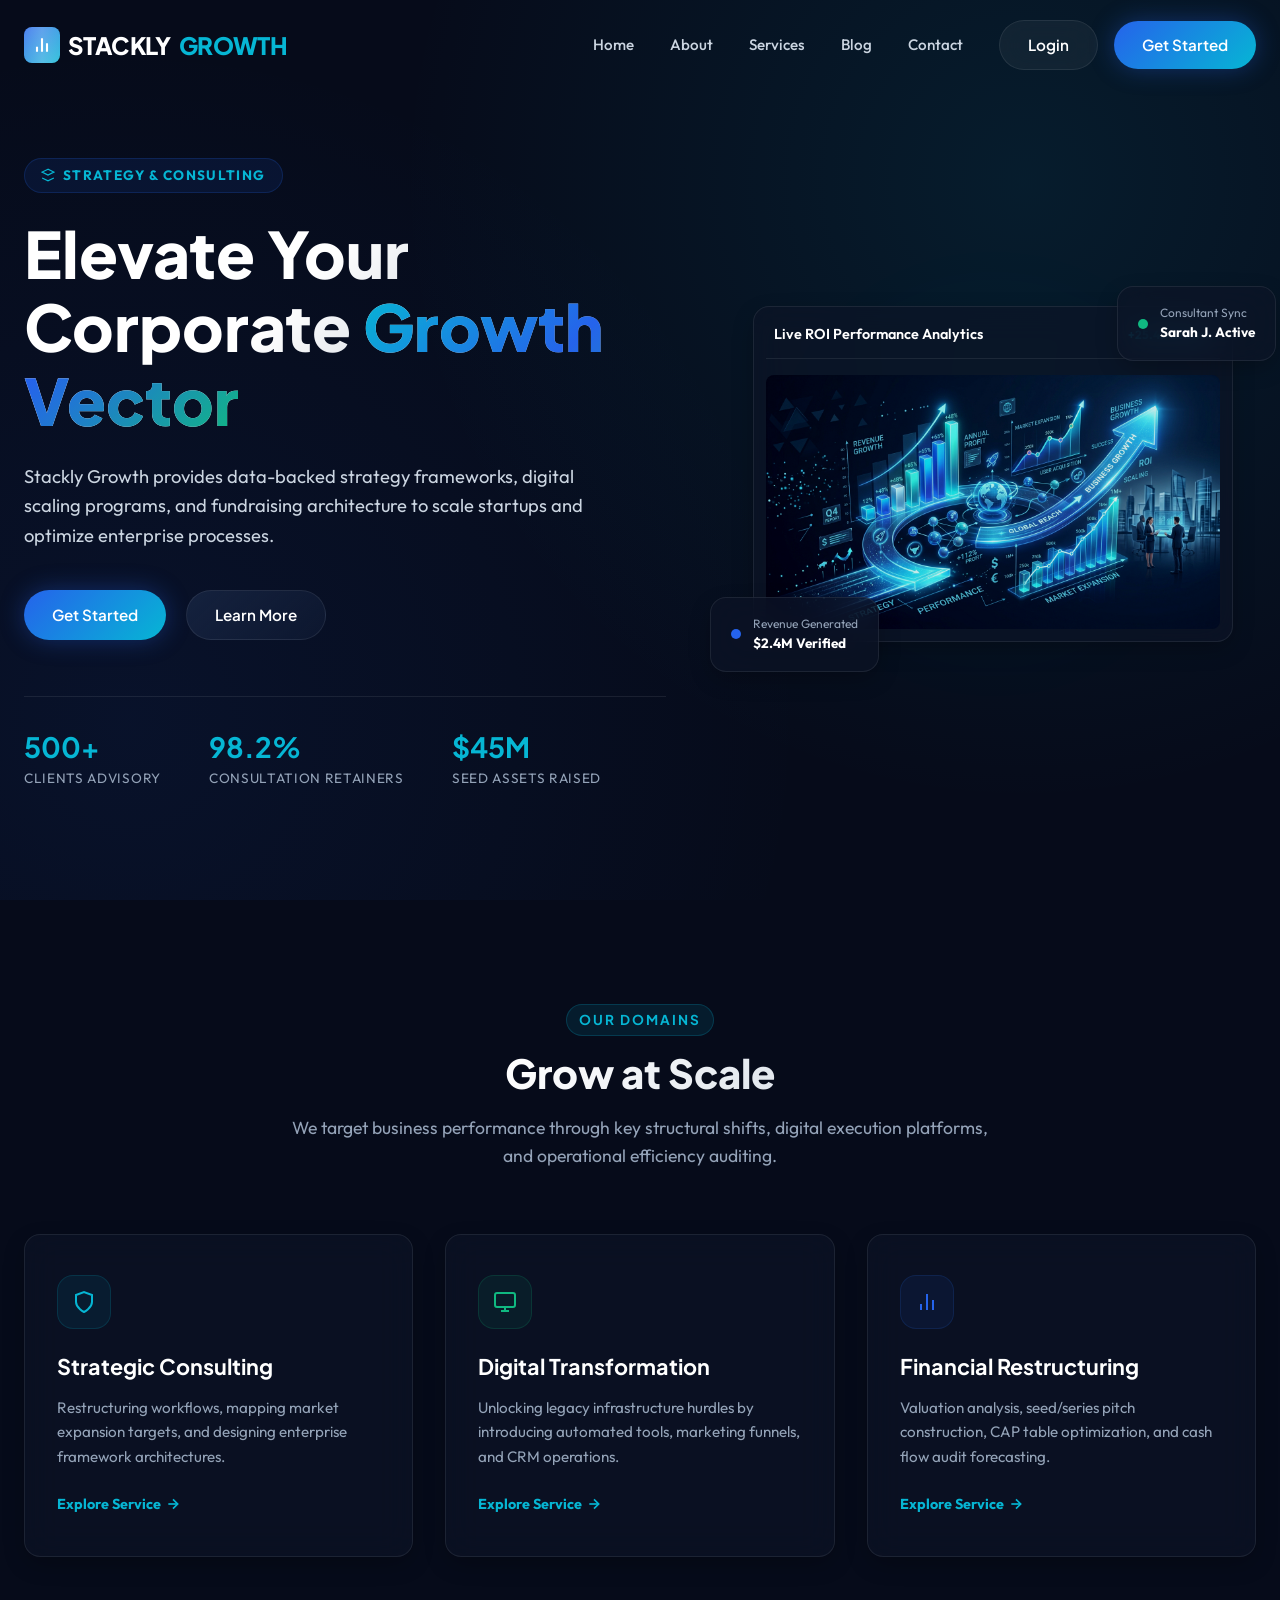
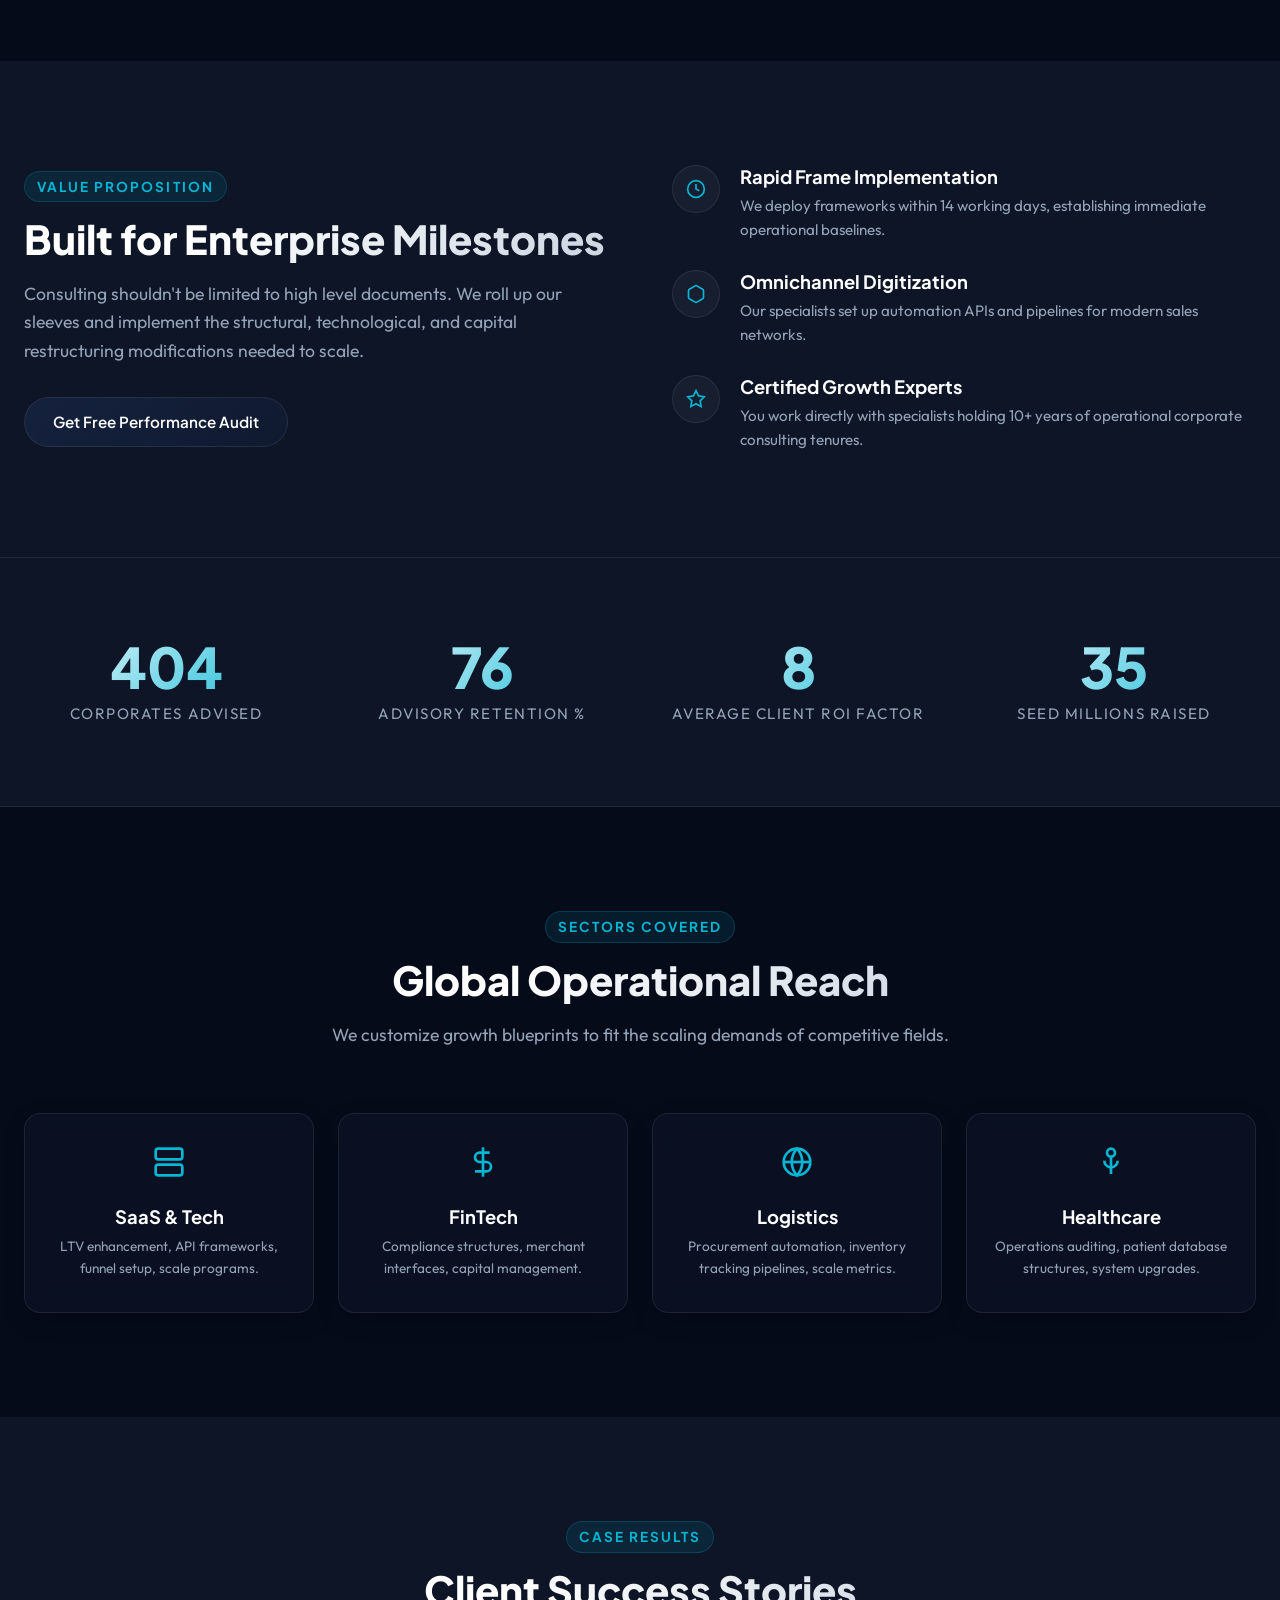
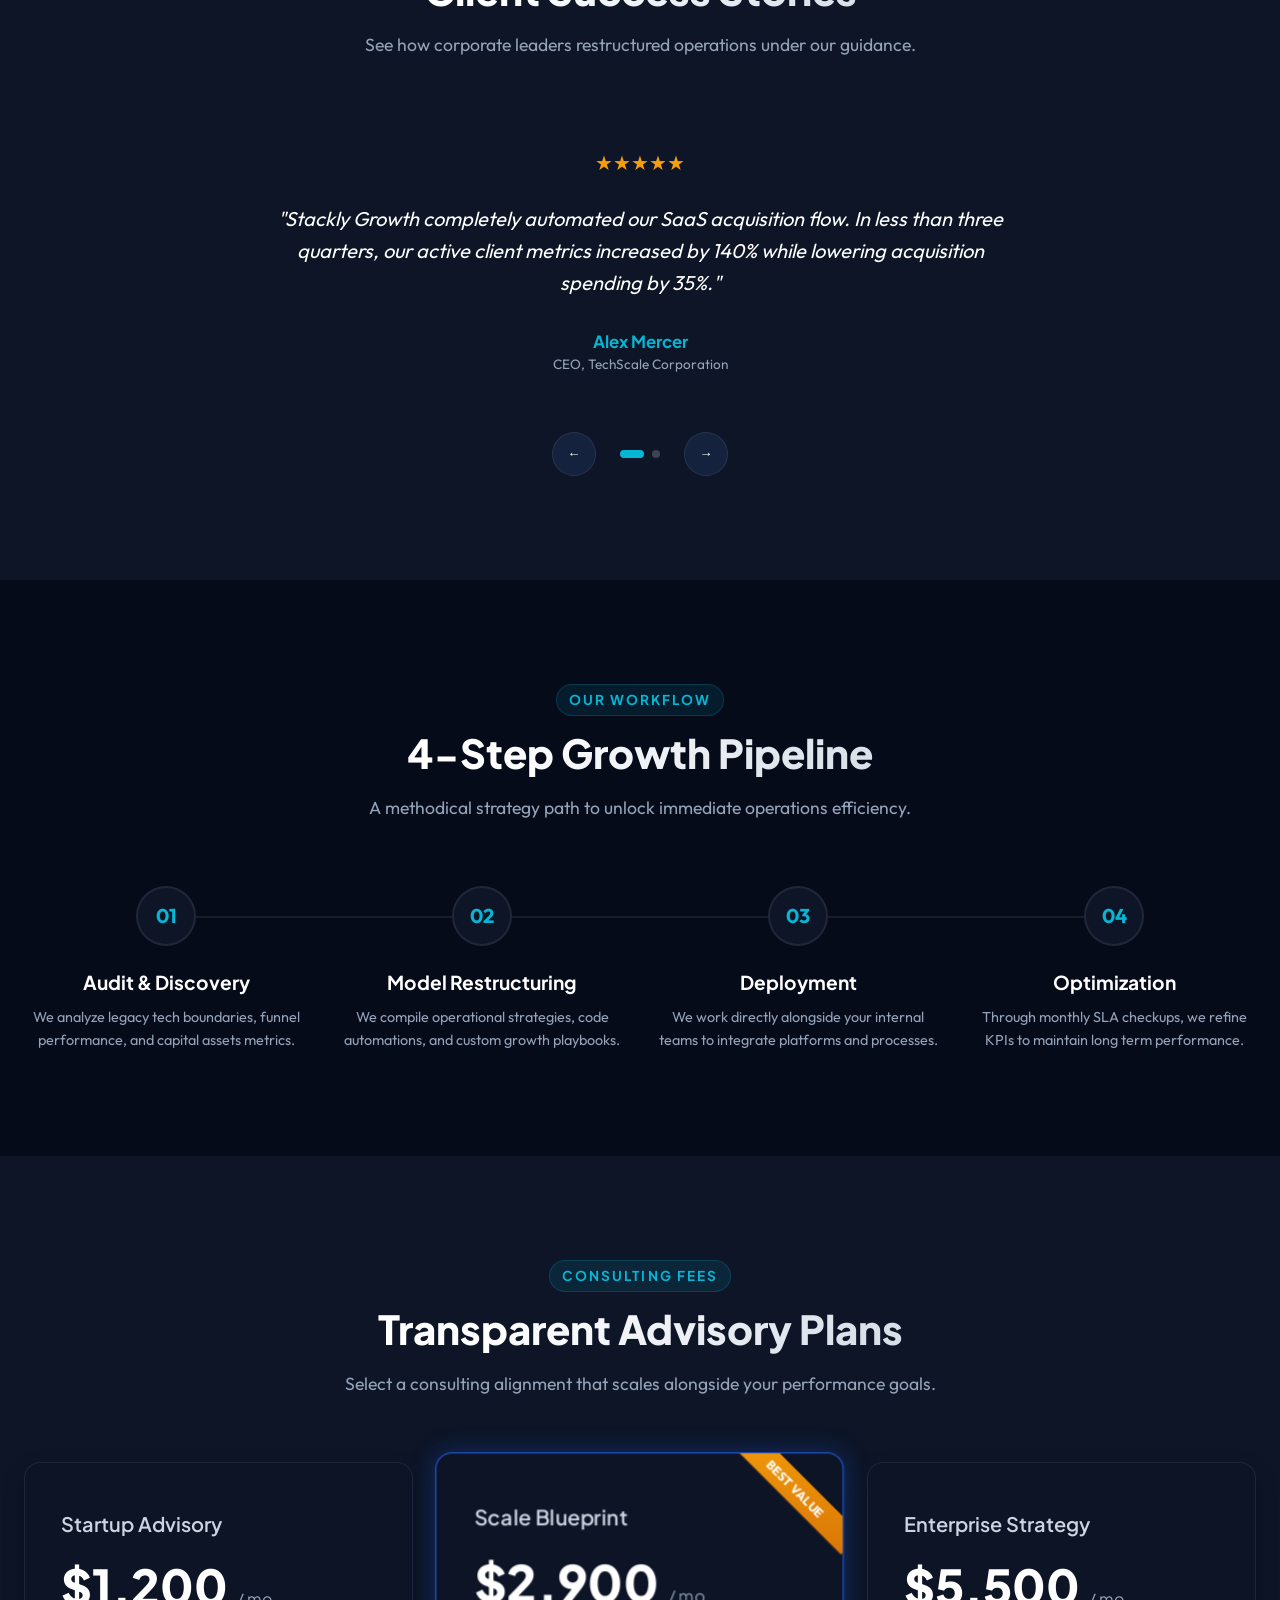
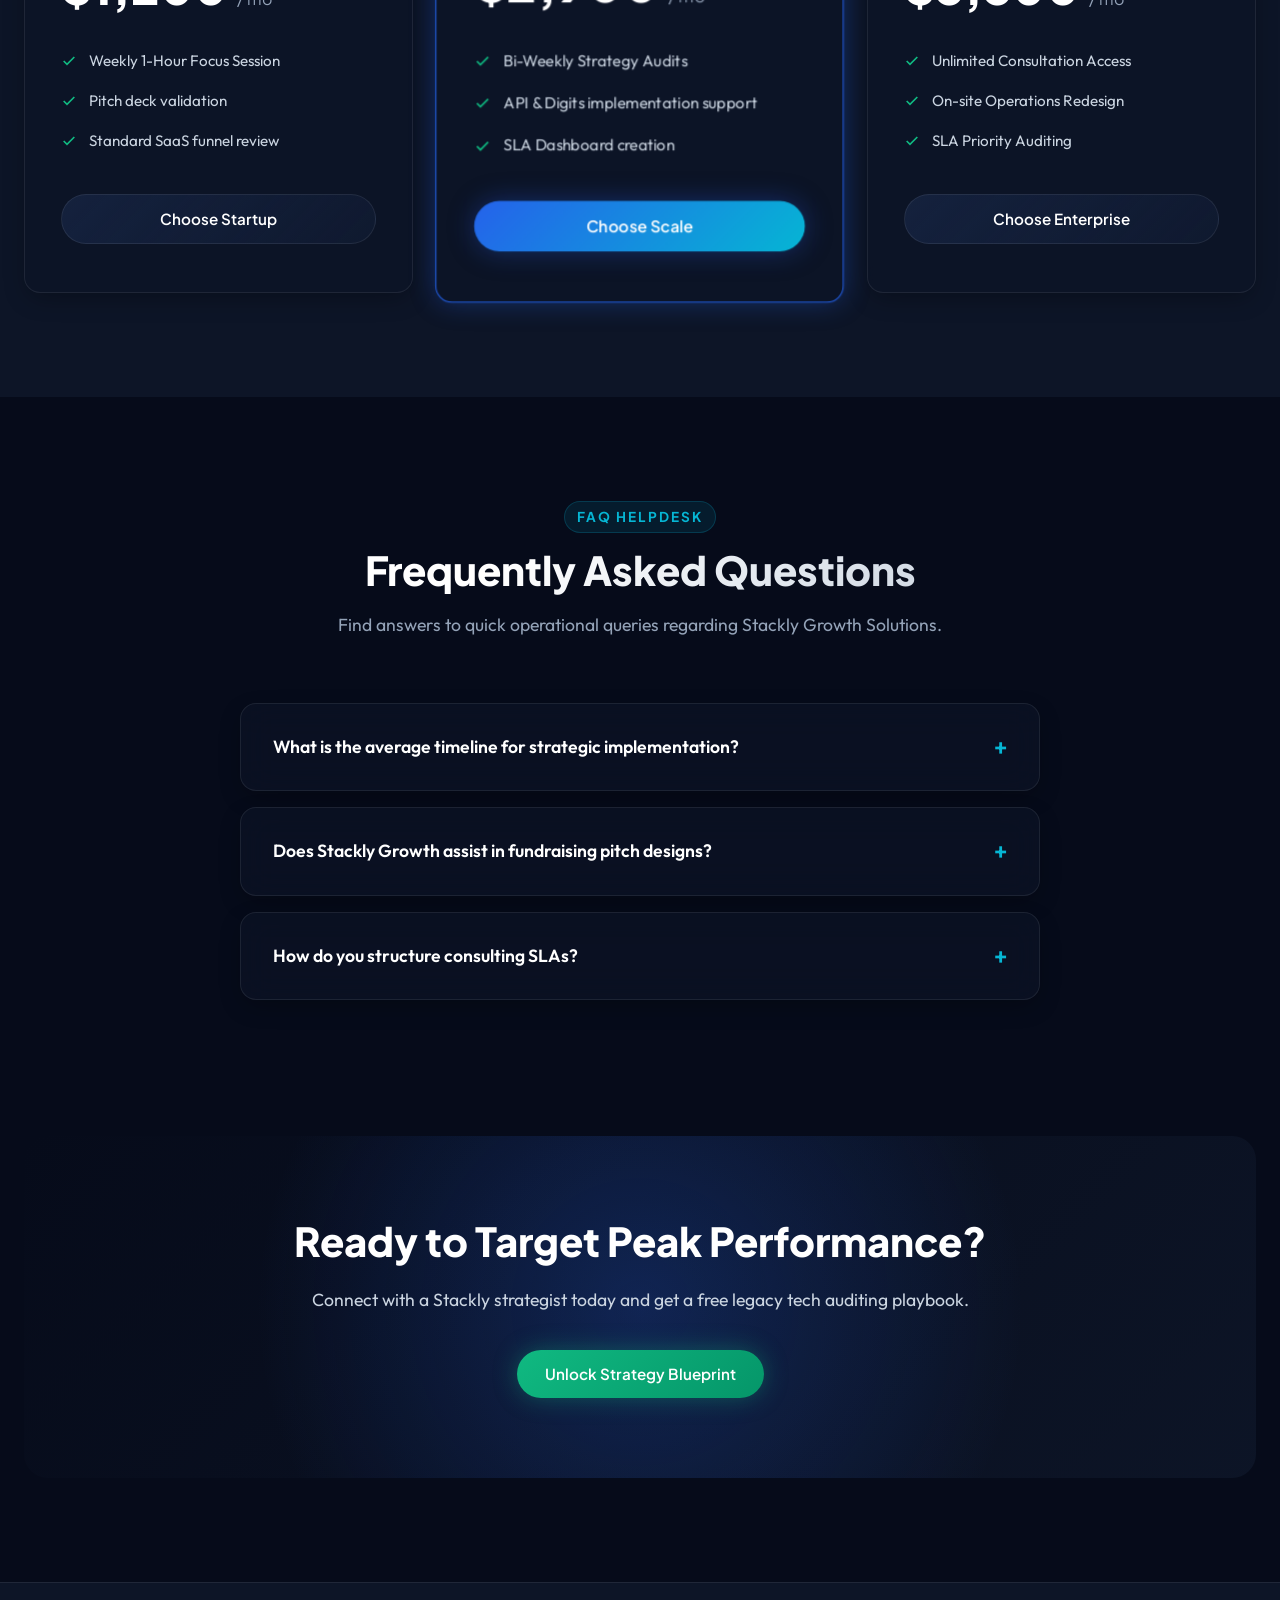
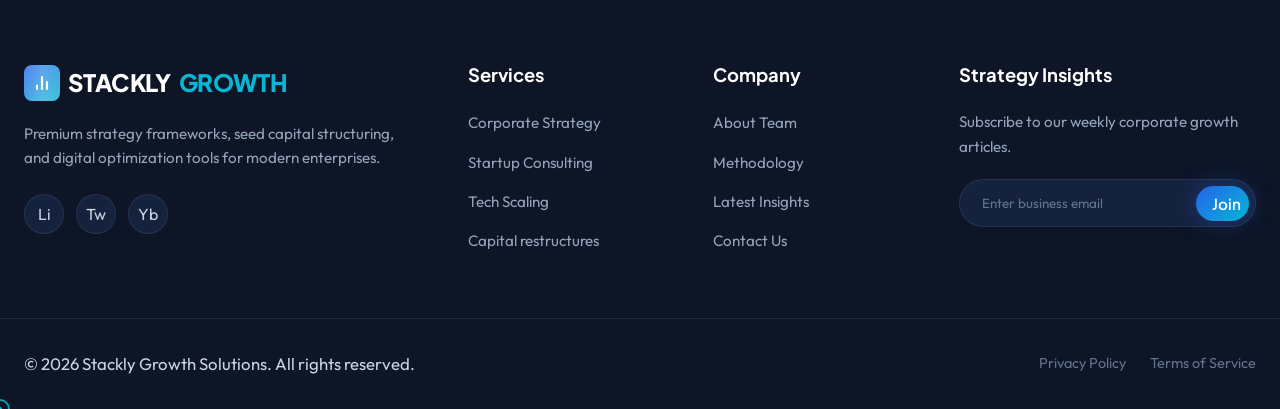
==== index.html @ 6b04f519 "hi" ====
<!DOCTYPE html>
<html lang="en">
<head>
  <meta charset="UTF-8">
  <meta name="viewport" content="width=device-width, initial-scale=1.0">
  <title>Stackly Growth | Business Consulting &amp; Strategy Solutions</title>
  
  <!-- SEO & Meta Tags -->
  <meta name="description" content="Stackly Growth offers expert business consulting, strategy restructuring, digital transformation, marketing automation, and financial planning solutions.">
  <meta name="keywords" content="Business consulting, Startup coaching, Strategic growth, Marketing consulting, Digital transformation">
  <meta property="og:title" content="Stackly Growth | Business Consulting &amp; Strategy Solutions">
  <meta property="og:description" content="Expert business consulting, strategy restructuring, digital transformation, marketing automation, and financial planning solutions.">
  
  <!-- Stylesheets -->
  <link rel="stylesheet" href="css/variables.css">
  <link rel="stylesheet" href="css/main.css">
  
  <style>
    /* Home Page Specific Inline Customizations */
    
    /* 1. Hero Section Layout */
    .hero-section {
      min-height: 100vh;
      display: flex;
      align-items: center;
      padding-top: 8rem;
      padding-bottom: 5rem;
      background: radial-gradient(circle at 80% 20%, rgba(6, 182, 212, 0.1) 0%, transparent 50%),
                  radial-gradient(circle at 10% 80%, rgba(37, 99, 235, 0.08) 0%, transparent 50%);
    }
    
    .hero-grid {
      display: grid;
      grid-template-columns: 1.1fr 0.9fr;
      gap: 4rem;
      align-items: center;
    }
    
    .hero-content {
      position: relative;
      z-index: 10;
    }
    
    .hero-tag {
      display: inline-flex;
      align-items: center;
      gap: 0.5rem;
      padding: 0.35rem 1rem;
      background: rgba(37, 99, 235, 0.1);
      border: 1px solid rgba(37, 99, 235, 0.2);
      border-radius: var(--radius-pill);
      color: var(--cyan);
      font-size: 0.85rem;
      font-weight: 700;
      letter-spacing: 0.1em;
      text-transform: uppercase;
      margin-bottom: 1.5rem;
    }
    
    .hero-title {
      font-size: clamp(2.5rem, 5vw, 4rem);
      line-height: 1.15;
      font-weight: 800;
      margin-bottom: 1.5rem;
      background: linear-gradient(135deg, #ffffff 40%, #94a3b8);
      -webkit-background-clip: text;
      -webkit-text-fill-color: transparent;
    }
    
    .hero-title span {
      background: linear-gradient(135deg, var(--cyan), var(--primary), var(--secondary));
      -webkit-background-clip: text;
      -webkit-text-fill-color: transparent;
    }
    
    .hero-desc {
      font-size: 1.15rem;
      color: var(--text-gray-light);
      margin-bottom: 2.5rem;
      max-width: 600px;
    }
    
    .hero-actions {
      display: flex;
      gap: 1.25rem;
      margin-bottom: 3.5rem;
    }
    
    .hero-stats-mini {
      display: flex;
      gap: 3rem;
      border-top: 1px solid rgba(255, 255, 255, 0.08);
      padding-top: 2rem;
    }
    
    .hero-stat-item h3 {
      font-size: 1.75rem;
      color: var(--cyan);
      margin-bottom: 0.25rem;
    }
    
    .hero-stat-item p {
      font-size: 0.85rem;
      color: var(--text-gray);
      text-transform: uppercase;
      letter-spacing: 0.05em;
    }
    
    /* Hero Dashboard Illustration */
    .hero-visual {
      position: relative;
      display: flex;
      justify-content: center;
      align-items: center;
      z-index: 5;
    }
    
    .hero-dashboard-preview {
      width: 100%;
      max-width: 480px;
      padding: 1.75rem;
      position: relative;
      z-index: 2;
    }
    
    .floating-card-metric {
      position: absolute;
      padding: 1rem 1.25rem;
      border-radius: var(--radius-md);
      z-index: 3;
      display: flex;
      align-items: center;
      gap: 0.75rem;
    }
    
    .f-card-1 {
      top: -20px;
      right: -20px;
      animation: float 5s ease-in-out infinite;
    }
    
    .f-card-2 {
      bottom: -30px;
      left: -20px;
      animation: float-reverse 6s ease-in-out infinite;
    }
    
    /* 2. Services section */
    .services-grid {
      display: grid;
      grid-template-columns: repeat(3, 1fr);
      gap: 2rem;
    }
    
    .service-card {
      padding: 2.5rem 2rem;
      text-align: left;
    }
    
    .service-icon {
      width: 54px;
      height: 54px;
      border-radius: var(--radius-md);
      background: rgba(6, 182, 212, 0.08);
      color: var(--cyan);
      display: flex;
      align-items: center;
      justify-content: center;
      margin-bottom: 1.5rem;
      border: 1px solid rgba(6, 182, 212, 0.15);
    }
    
    .service-card:nth-child(2) .service-icon { background: rgba(16, 185, 129, 0.08); color: var(--secondary); border-color: rgba(16, 185, 129, 0.15); }
    .service-card:nth-child(3) .service-icon { background: rgba(37, 99, 235, 0.08); color: var(--primary); border-color: rgba(37, 99, 235, 0.15); }
    
    .service-card h3 {
      font-size: 1.35rem;
      margin-bottom: 1rem;
    }
    
    .service-card p {
      color: var(--text-gray);
      margin-bottom: 1.5rem;
      font-size: 0.95rem;
    }
    
    .service-link {
      font-size: 0.9rem;
      font-weight: 700;
      color: var(--cyan);
      display: flex;
      align-items: center;
      gap: 0.25rem;
    }
    
    .service-link:hover {
      gap: 0.5rem;
    }

    /* 3. Why Choose Us Grid */
    .why-grid {
      display: grid;
      grid-template-columns: 1fr 1fr;
      gap: 4rem;
      align-items: center;
    }
    
    .why-content {
      display: flex;
      flex-direction: column;
      gap: 1.75rem;
    }
    
    .why-item {
      display: flex;
      gap: 1.25rem;
    }
    
    .why-item-icon {
      width: 48px;
      height: 48px;
      border-radius: 50%;
      background: rgba(255, 255, 255, 0.04);
      display: flex;
      align-items: center;
      justify-content: center;
      color: var(--cyan);
      flex-shrink: 0;
      border: var(--glass-border);
    }
    
    .why-item-text h3 {
      font-size: 1.15rem;
      margin-bottom: 0.35rem;
    }
    
    .why-item-text p {
      color: var(--text-gray);
      font-size: 0.95rem;
    }

    /* 4. Counters Stats Row */
    .stats-section {
      background: var(--bg-navy-light);
      border-top: var(--glass-border);
      border-bottom: var(--glass-border);
      padding: 5rem 0;
    }
    
    .stats-grid {
      display: grid;
      grid-template-columns: repeat(4, 1fr);
      gap: 2rem;
      text-align: center;
    }
    
    .counter-value {
      font-size: 3.5rem;
      font-weight: 800;
      font-family: var(--font-secondary);
      line-height: 1;
      margin-bottom: 0.5rem;
      background: linear-gradient(135deg, var(--text-white), var(--cyan));
      -webkit-background-clip: text;
      -webkit-text-fill-color: transparent;
    }
    
    .counter-label {
      font-size: 0.95rem;
      color: var(--text-gray);
      text-transform: uppercase;
      letter-spacing: 0.1em;
    }

    /* 5. Industries served */
    .industries-grid {
      display: grid;
      grid-template-columns: repeat(4, 1fr);
      gap: 1.5rem;
    }
    
    .industry-card {
      padding: 2rem 1.5rem;
      text-align: center;
    }
    
    .industry-card svg {
      color: var(--cyan);
      margin-bottom: 1.25rem;
    }
    
    .industry-card h3 {
      font-size: 1.15rem;
      margin-bottom: 0.5rem;
    }
    
    .industry-card p {
      font-size: 0.85rem;
      color: var(--text-gray);
    }

    /* 6. Client Testimonials Slider */
    .testimonials-carousel-wrapper {
      max-width: 800px;
      margin: 0 auto;
      overflow: hidden;
      position: relative;
    }
    
    .testimonials-slider {
      display: flex;
      transition: transform 0.5s cubic-bezier(0.25, 1, 0.5, 1);
    }
    
    .testimonial-slide {
      min-width: 100%;
      padding: 1.5rem;
      display: flex;
      flex-direction: column;
      align-items: center;
      text-align: center;
    }
    
    .stars {
      color: var(--gold);
      margin-bottom: 1.5rem;
      font-size: 1.25rem;
    }
    
    .testimonial-text {
      font-size: 1.25rem;
      font-style: italic;
      color: var(--text-white);
      line-height: 1.6;
      margin-bottom: 2rem;
    }
    
    .client-info h4 {
      font-size: 1.05rem;
      color: var(--cyan);
      margin-bottom: 0.15rem;
    }
    
    .client-info p {
      font-size: 0.85rem;
      color: var(--text-gray);
    }
    
    .slider-nav {
      display: flex;
      justify-content: center;
      align-items: center;
      gap: 1.5rem;
      margin-top: 2rem;
    }
    
    .slider-arrow {
      width: 44px;
      height: 44px;
      border-radius: 50%;
      background: var(--bg-navy-lighter);
      border: var(--glass-border);
      color: var(--text-white);
      display: flex;
      align-items: center;
      justify-content: center;
      cursor: pointer;
      transition: all var(--transition-fast);
    }
    
    .slider-arrow:hover {
      background: var(--primary);
      border-color: var(--primary);
    }
    
    .slider-dots {
      display: flex;
      gap: 0.5rem;
    }
    
    .slider-dot {
      width: 8px;
      height: 8px;
      border-radius: 50%;
      background: rgba(255, 255, 255, 0.2);
      cursor: pointer;
      transition: all var(--transition-fast);
    }
    
    .slider-dot.active {
      background: var(--cyan);
      width: 24px;
      border-radius: 4px;
    }

    /* 7. Process Timeline */
    .process-timeline {
      display: grid;
      grid-template-columns: repeat(4, 1fr);
      gap: 2rem;
      position: relative;
    }
    
    .process-timeline::after {
      content: '';
      position: absolute;
      top: 30px;
      left: 12%;
      right: 12%;
      height: 2px;
      background: rgba(255, 255, 255, 0.08);
      z-index: 1;
    }
    
    .process-step {
      text-align: center;
      position: relative;
      z-index: 2;
    }
    
    .process-num {
      width: 60px;
      height: 60px;
      border-radius: 50%;
      background: var(--bg-navy-light);
      border: 2px solid var(--border-color);
      display: flex;
      align-items: center;
      justify-content: center;
      font-size: 1.25rem;
      font-weight: 700;
      color: var(--cyan);
      margin: 0 auto 1.5rem auto;
      transition: all var(--transition-normal);
    }
    
    .process-step:hover .process-num {
      border-color: var(--cyan);
      box-shadow: var(--shadow-glow-blue);
      transform: scale(1.1);
    }
    
    .process-step h3 {
      font-size: 1.2rem;
      margin-bottom: 0.75rem;
    }
    
    .process-step p {
      font-size: 0.9rem;
      color: var(--text-gray);
    }

    /* 8. Pricing structures */
    .pricing-grid {
      display: grid;
      grid-template-columns: repeat(3, 1fr);
      gap: 2rem;
      align-items: center;
    }
    
    .pricing-card {
      padding: 3rem 2.25rem;
      position: relative;
      overflow: hidden;
    }
    
    .pricing-card.premium {
      border-color: var(--primary);
      box-shadow: var(--shadow-glow-blue);
      transform: scale(1.05);
    }
    
    .pricing-card.premium:hover {
      box-shadow: 0 0 35px var(--primary);
    }
    
    .pricing-badge {
      position: absolute;
      top: 20px;
      right: -30px;
      background: linear-gradient(135deg, var(--gold), #d97706);
      color: var(--text-white);
      font-size: 0.75rem;
      font-weight: 700;
      padding: 0.25rem 2.5rem;
      transform: rotate(45deg);
    }
    
    .pricing-name {
      font-size: 1.25rem;
      font-weight: 600;
      color: var(--text-gray-light);
      margin-bottom: 0.75rem;
    }
    
    .pricing-cost {
      font-size: 3rem;
      font-weight: 800;
      font-family: var(--font-secondary);
      margin-bottom: 1.5rem;
    }
    
    .pricing-cost span {
      font-size: 1rem;
      color: var(--text-gray);
      font-weight: 400;
    }
    
    .pricing-features {
      display: flex;
      flex-direction: column;
      gap: 1rem;
      margin-bottom: 2.5rem;
    }
    
    .pricing-features li {
      font-size: 0.95rem;
      color: var(--text-gray-light);
      display: flex;
      align-items: center;
      gap: 0.75rem;
    }
    
    .pricing-features li svg {
      color: var(--secondary);
      flex-shrink: 0;
    }

    /* 9. FAQ Section Drawers */
    .faq-wrapper {
      max-width: 800px;
      margin: 0 auto;
      display: flex;
      flex-direction: column;
      gap: 1rem;
    }
    
    .faq-item {
      overflow: hidden;
    }
    
    .faq-header {
      padding: 1.5rem 2rem;
      display: flex;
      justify-content: space-between;
      align-items: center;
      cursor: pointer;
      font-size: 1.1rem;
      font-weight: 600;
      transition: all var(--transition-fast);
    }
    
    .faq-header::after {
      content: '+';
      font-size: 1.5rem;
      color: var(--cyan);
      transition: transform var(--transition-normal);
    }
    
    .faq-header.active::after {
      content: '−';
      transform: rotate(180deg);
    }
    
    .faq-body {
      max-height: 0;
      overflow: hidden;
      transition: max-height var(--transition-normal) ease-out;
    }
    
    .faq-content {
      padding: 0 2rem 1.5rem 2rem;
      color: var(--text-gray);
      font-size: 0.98rem;
    }

    /* 10. CTA glow layout */
    .cta-banner {
      padding: 5rem 4rem;
      text-align: center;
      position: relative;
      overflow: hidden;
      border-radius: var(--radius-lg);
    }
    
    .cta-banner-bg {
      position: absolute;
      top: 0;
      left: 0;
      width: 100%;
      height: 100%;
      background: radial-gradient(circle at 50% 50%, rgba(37, 99, 235, 0.25) 0%, transparent 60%),
                  linear-gradient(135deg, rgba(6, 11, 26, 0.95), rgba(13, 21, 39, 0.95));
      z-index: 1;
    }
    
    .cta-banner-content {
      position: relative;
      z-index: 2;
      max-width: 700px;
      margin: 0 auto;
    }
    
    .cta-banner h2 {
      font-size: 2.5rem;
      font-weight: 800;
      margin-bottom: 1.25rem;
    }
    
    .cta-banner p {
      color: var(--text-gray-light);
      margin-bottom: 2.25rem;
      font-size: 1.1rem;
    }
    
    /* Responsive overrides */
    @media (max-width: 992px) {
      .hero-grid {
        grid-template-columns: 1fr;
        gap: 3rem;
        text-align: center;
      }
      
      .hero-actions, .hero-stats-mini {
        justify-content: center;
      }
      
      .services-grid, .pricing-grid {
        grid-template-columns: 1fr;
      }
      
      .pricing-card.premium {
        transform: none;
      }
      
      .why-grid {
        grid-template-columns: 1fr;
        gap: 3rem;
      }
      
      .stats-grid {
        grid-template-columns: 1fr 1fr;
      }
      
      .process-timeline {
        grid-template-columns: 1fr 1fr;
      }
      
      .process-timeline::after {
        display: none;
      }
      
      .industries-grid {
        grid-template-columns: 1fr 1fr;
      }
    }
    
    @media (max-width: 576px) {
      .stats-grid, .process-timeline, .industries-grid {
        grid-template-columns: 1fr;
      }
      
      .hero-actions {
        flex-direction: column;
        align-items: stretch;
      }
      
      .hero-stats-mini {
        flex-direction: column;
        gap: 1.5rem;
      }
      
      .cta-banner {
        padding: 3rem 1.5rem;
      }
    }
  </style>
</head>
<body>

  <!-- Preloader -->
  <div class="preloader" id="preloader">
    <div class="loader-spinner"></div>
    <div class="loader-text">STACKLY GROWTH</div>
  </div>

  <!-- Header Section -->
  <header class="header">
    <div class="container nav-wrapper">
      <div class="logo" onclick="window.location.href='index.html'">
        <div class="logo-icon">
          <svg xmlns="http://www.w3.org/2000/svg" width="20" height="20" viewBox="0 0 24 24" fill="none" stroke="currentColor" stroke-width="2.5">
            <line x1="18" y1="20" x2="18" y2="10"></line>
            <line x1="12" y1="20" x2="12" y2="4"></line>
            <line x1="6" y1="20" x2="6" y2="14"></line>
          </svg>
        </div>
        STACKLY<span>GROWTH</span>
      </div>
      
      <nav class="nav-menu">
        <a href="index.html" class="nav-link active">Home</a>
        <a href="about.html" class="nav-link">About</a>
        <a href="services.html" class="nav-link">Services</a>
        <a href="blog.html" class="nav-link">Blog</a>
        <a href="contact.html" class="nav-link">Contact</a>
        <div class="nav-actions">
          <a href="login.html" class="btn btn-glass">Login</a>
          <a href="register.html" class="btn btn-primary">Get Started</a>
        </div>
      </nav>
      
      <button class="hamburger" aria-label="Toggle Mobile Menu">
        <span></span>
        <span></span>
        <span></span>
      </button>
    </div>
  </header>

  <!-- 1. Hero Section (Asymmetrical Split Screen) -->
  <section class="hero-section" id="hero">
    <div class="container hero-grid">
      <!-- Left Column Copy -->
      <div class="hero-content reveal-left">
        <div class="hero-tag">
          <svg xmlns="http://www.w3.org/2000/svg" width="14" height="14" viewBox="0 0 24 24" fill="none" stroke="currentColor" stroke-width="2">
            <polygon points="12 2 2 7 12 12 22 7 12 2"></polygon>
            <polyline points="2 17 12 22 22 17"></polyline>
          </svg>
          Strategy &amp; Consulting
        </div>
        <h1 class="hero-title">Elevate Your Corporate <span>Growth Vector</span></h1>
        <p class="hero-desc">
          Stackly Growth provides data-backed strategy frameworks, digital scaling programs, and fundraising architecture to scale startups and optimize enterprise processes.
        </p>
        <div class="hero-actions">
          <a href="register.html" class="btn btn-primary">Get Started</a>
          <a href="404.html" class="btn btn-secondary">Learn More</a>
        </div>
        
        <!-- Live KPI Badges -->
        <div class="hero-stats-mini">
          <div class="hero-stat-item">
            <h3>500+</h3>
            <p>Clients Advisory</p>
          </div>
          <div class="hero-stat-item">
            <h3>98.2%</h3>
            <p>Consultation Retainers</p>
          </div>
          <div class="hero-stat-item">
            <h3>$45M</h3>
            <p>Seed Assets Raised</p>
          </div>
        </div>
      </div>

      <!-- Right Column Visual (Mock Dashboard Preview) -->
      <div class="hero-visual reveal-right">
        <!-- Background blob overlays -->
        <div class="gradient-blob blob-cyan animate-blob-1" style="width: 350px; height: 350px; opacity: 0.25;"></div>
        
        <!-- Glassmorphism dashboard mockup -->
        <div class="hero-dashboard-preview glass-panel" style="overflow: hidden; padding: 0.75rem; border-radius: var(--radius-md);">
          <div style="display: flex; justify-content: space-between; align-items: center; margin-bottom: 1rem; padding: 0.25rem 0.5rem 0.75rem 0.5rem; border-bottom: 1px solid rgba(255, 255, 255, 0.08);">
            <div style="font-weight:600; font-size:0.9rem;">Live ROI Performance Analytics</div>
            <span style="font-size:0.75rem; color:var(--cyan); font-weight:700;">+25.4% Growth</span>
          </div>
          <img src="assets/hero_illustration.jpg" alt="Stackly ROI Performance Analytics" style="width: 100%; height: auto; border-radius: var(--radius-sm); display: block; filter: brightness(0.9) contrast(1.05);">
        </div>

        <!-- Floating Widgets -->
        <div class="floating-card-metric f-card-1 glass-panel">
          <div style="width: 10px; height: 10px; border-radius:50%; background: var(--secondary);"></div>
          <div>
            <div style="font-size:0.75rem; color:var(--text-gray);">Consultant Sync</div>
            <div style="font-size:0.85rem; font-weight:700;">Sarah J. Active</div>
          </div>
        </div>

        <div class="floating-card-metric f-card-2 glass-panel">
          <div style="width: 10px; height: 10px; border-radius:50%; background: var(--primary);"></div>
          <div>
            <div style="font-size:0.75rem; color:var(--text-gray);">Revenue Generated</div>
            <div style="font-size:0.85rem; font-weight:700;">$2.4M Verified</div>
          </div>
        </div>
      </div>
    </div>
  </section>

  <!-- 2. Business Growth Services -->
  <section id="services">
    <div class="container">
      <div class="section-header reveal-up">
        <span class="section-tag">Our Domains</span>
        <h2 class="section-title">Grow at Scale</h2>
        <p class="section-desc">We target business performance through key structural shifts, digital execution platforms, and operational efficiency auditing.</p>
      </div>

      <div class="services-grid">
        <!-- Service 1 -->
        <div class="service-card glass-panel reveal-up">
          <div class="service-icon">
            <svg xmlns="http://www.w3.org/2000/svg" width="24" height="24" viewBox="0 0 24 24" fill="none" stroke="currentColor" stroke-width="2">
              <path d="M12 22s8-4 8-10V5l-8-3-8 3v7c0 6 8 10 8 10z"></path>
            </svg>
          </div>
          <h3>Strategic Consulting</h3>
          <p>Restructuring workflows, mapping market expansion targets, and designing enterprise framework architectures.</p>
          <a href="404.html" class="service-link">
            Explore Service
            <svg xmlns="http://www.w3.org/2000/svg" width="16" height="16" viewBox="0 0 24 24" fill="none" stroke="currentColor" stroke-width="2.5">
              <line x1="5" y1="12" x2="19" y2="12"></line>
              <polyline points="12 5 19 12 12 19"></polyline>
            </svg>
          </a>
        </div>
        <!-- Service 2 -->
        <div class="service-card glass-panel reveal-up" style="animation-delay: 0.15s;">
          <div class="service-icon">
            <svg xmlns="http://www.w3.org/2000/svg" width="24" height="24" viewBox="0 0 24 24" fill="none" stroke="currentColor" stroke-width="2">
              <rect x="2" y="3" width="20" height="14" rx="2" ry="2"></rect>
              <line x1="8" y1="21" x2="16" y2="21"></line>
              <line x1="12" y1="17" x2="12" y2="21"></line>
            </svg>
          </div>
          <h3>Digital Transformation</h3>
          <p>Unlocking legacy infrastructure hurdles by introducing automated tools, marketing funnels, and CRM operations.</p>
          <a href="404.html" class="service-link">
            Explore Service
            <svg xmlns="http://www.w3.org/2000/svg" width="16" height="16" viewBox="0 0 24 24" fill="none" stroke="currentColor" stroke-width="2.5">
              <line x1="5" y1="12" x2="19" y2="12"></line>
              <polyline points="12 5 19 12 12 19"></polyline>
            </svg>
          </a>
        </div>
        <!-- Service 3 -->
        <div class="service-card glass-panel reveal-up" style="animation-delay: 0.3s;">
          <div class="service-icon">
            <svg xmlns="http://www.w3.org/2000/svg" width="24" height="24" viewBox="0 0 24 24" fill="none" stroke="currentColor" stroke-width="2">
              <line x1="18" y1="20" x2="18" y2="10"></line>
              <line x1="12" y1="20" x2="12" y2="4"></line>
              <line x1="6" y1="20" x2="6" y2="14"></line>
            </svg>
          </div>
          <h3>Financial Restructuring</h3>
          <p>Valuation analysis, seed/series pitch construction, CAP table optimization, and cash flow audit forecasting.</p>
          <a href="404.html" class="service-link">
            Explore Service
            <svg xmlns="http://www.w3.org/2000/svg" width="16" height="16" viewBox="0 0 24 24" fill="none" stroke="currentColor" stroke-width="2.5">
              <line x1="5" y1="12" x2="19" y2="12"></line>
              <polyline points="12 5 19 12 12 19"></polyline>
            </svg>
          </a>
        </div>
      </div>
    </div>
  </section>

  <!-- 3. Why Choose Stackly Growth -->
  <section style="background-color: var(--bg-navy-light);" id="why-us">
    <div class="container why-grid">
      <div class="reveal-left">
        <span class="section-tag">Value Proposition</span>
        <h2 class="section-title">Built for Enterprise Milestones</h2>
        <p class="section-desc" style="margin-bottom: 2rem;">
          Consulting shouldn't be limited to high level documents. We roll up our sleeves and implement the structural, technological, and capital restructuring modifications needed to scale.
        </p>
        <a href="404.html" class="btn btn-secondary">Get Free Performance Audit</a>
      </div>
      
      <div class="why-content reveal-right">
        <!-- Item 1 -->
        <div class="why-item">
          <div class="why-item-icon">
            <svg xmlns="http://www.w3.org/2000/svg" width="20" height="20" viewBox="0 0 24 24" fill="none" stroke="currentColor" stroke-width="2">
              <circle cx="12" cy="12" r="10"></circle>
              <polyline points="12 6 12 12 16 14"></polyline>
            </svg>
          </div>
          <div class="why-item-text">
            <h3>Rapid Frame Implementation</h3>
            <p>We deploy frameworks within 14 working days, establishing immediate operational baselines.</p>
          </div>
        </div>
        <!-- Item 2 -->
        <div class="why-item">
          <div class="why-item-icon">
            <svg xmlns="http://www.w3.org/2000/svg" width="20" height="20" viewBox="0 0 24 24" fill="none" stroke="currentColor" stroke-width="2">
              <path d="M21 16V8a2 2 0 0 0-1-1.73l-7-4a2 2 0 0 0-2 0l-7 4A2 2 0 0 0 3 8v8a2 2 0 0 0 1 1.73l7 4a2 2 0 0 0 2 0l7-4A2 2 0 0 0 21 16z"></path>
            </svg>
          </div>
          <div class="why-item-text">
            <h3>Omnichannel Digitization</h3>
            <p>Our specialists set up automation APIs and pipelines for modern sales networks.</p>
          </div>
        </div>
        <!-- Item 3 -->
        <div class="why-item">
          <div class="why-item-icon">
            <svg xmlns="http://www.w3.org/2000/svg" width="20" height="20" viewBox="0 0 24 24" fill="none" stroke="currentColor" stroke-width="2">
              <polygon points="12 2 15.09 8.26 22 9.27 17 14.14 18.18 21.02 12 17.77 5.82 21.02 7 14.14 2 9.27 8.91 8.26 12 2"></polygon>
            </svg>
          </div>
          <div class="why-item-text">
            <h3>Certified Growth Experts</h3>
            <p>You work directly with specialists holding 10+ years of operational corporate consulting tenures.</p>
          </div>
        </div>
      </div>
    </div>
  </section>

  <!-- 4. Success Statistics Section -->
  <section class="stats-section">
    <div class="container stats-grid">
      <div class="reveal-up">
        <div class="counter-value" data-target="520">0</div>
        <div class="counter-label">Corporates Advised</div>
      </div>
      <div class="reveal-up" style="animation-delay: 0.1s;">
        <div class="counter-value" data-target="98">0</div>
        <div class="counter-label">Advisory Retention %</div>
      </div>
      <div class="reveal-up" style="animation-delay: 0.2s;">
        <div class="counter-value" data-target="10">0</div>
        <div class="counter-label">Average Client ROI Factor</div>
      </div>
      <div class="reveal-up" style="animation-delay: 0.3s;">
        <div class="counter-value" data-target="45">0</div>
        <div class="counter-label">Seed Millions Raised</div>
      </div>
    </div>
  </section>

  <!-- 5. Industries We Serve -->
  <section id="industries">
    <div class="container">
      <div class="section-header reveal-up">
        <span class="section-tag">Sectors Covered</span>
        <h2 class="section-title">Global Operational Reach</h2>
        <p class="section-desc">We customize growth blueprints to fit the scaling demands of competitive fields.</p>
      </div>

      <div class="industries-grid">
        <!-- Ind 1 -->
        <div class="industry-card glass-panel reveal-up">
          <svg xmlns="http://www.w3.org/2000/svg" width="32" height="32" viewBox="0 0 24 24" fill="none" stroke="currentColor" stroke-width="2">
            <rect x="2" y="2" width="20" height="8" rx="2" ry="2"></rect>
            <rect x="2" y="14" width="20" height="8" rx="2" ry="2"></rect>
            <line x1="6" y1="6" x2="6.01" y2="6"></line>
            <line x1="6" y1="18" x2="6.01" y2="18"></line>
          </svg>
          <h3>SaaS &amp; Tech</h3>
          <p>LTV enhancement, API frameworks, funnel setup, scale programs.</p>
        </div>
        <!-- Ind 2 -->
        <div class="industry-card glass-panel reveal-up" style="animation-delay: 0.1s;">
          <svg xmlns="http://www.w3.org/2000/svg" width="32" height="32" viewBox="0 0 24 24" fill="none" stroke="currentColor" stroke-width="2">
            <line x1="12" y1="1" x2="12" y2="23"></line>
            <path d="M17 5H9.5a3.5 3.5 0 0 0 0 7h5a3.5 3.5 0 0 1 0 7H6"></path>
          </svg>
          <h3>FinTech</h3>
          <p>Compliance structures, merchant interfaces, capital management.</p>
        </div>
        <!-- Ind 3 -->
        <div class="industry-card glass-panel reveal-up" style="animation-delay: 0.2s;">
          <svg xmlns="http://www.w3.org/2000/svg" width="32" height="32" viewBox="0 0 24 24" fill="none" stroke="currentColor" stroke-width="2">
            <circle cx="12" cy="12" r="10"></circle>
            <line x1="2" y1="12" x2="22" y2="12"></line>
            <path d="M12 2a15.3 15.3 0 0 1 4 10 15.3 15.3 0 0 1-4 10 15.3 15.3 0 0 1-4-10 15.3 15.3 0 0 1 4-10z"></path>
          </svg>
          <h3>Logistics</h3>
          <p>Procurement automation, inventory tracking pipelines, scale metrics.</p>
        </div>
        <!-- Ind 4 -->
        <div class="industry-card glass-panel reveal-up" style="animation-delay: 0.3s;">
          <svg xmlns="http://www.w3.org/2000/svg" width="32" height="32" viewBox="0 0 24 24" fill="none" stroke="currentColor" stroke-width="2">
            <circle cx="12" cy="5" r="3"></circle>
            <line x1="12" y1="8" x2="12" y2="21"></line>
            <path d="M17 11a5 5 0 0 1-10 0"></path>
          </svg>
          <h3>Healthcare</h3>
          <p>Operations auditing, patient database structures, system upgrades.</p>
        </div>
      </div>
    </div>
  </section>

  <!-- 6. Client Success Stories -->
  <section style="background-color: var(--bg-navy-light);" id="testimonials">
    <div class="container">
      <div class="section-header reveal-up">
        <span class="section-tag">Case Results</span>
        <h2 class="section-title">Client Success Stories</h2>
        <p class="section-desc">See how corporate leaders restructured operations under our guidance.</p>
      </div>

      <div class="testimonials-carousel-wrapper reveal-zoom">
        <div class="testimonials-slider">
          <!-- Slide 1 -->
          <div class="testimonial-slide">
            <div class="stars">★★★★★</div>
            <p class="testimonial-text">
              "Stackly Growth completely automated our SaaS acquisition flow. In less than three quarters, our active client metrics increased by 140% while lowering acquisition spending by 35%."
            </p>
            <div class="client-info">
              <h4>Alex Mercer</h4>
              <p>CEO, TechScale Corporation</p>
            </div>
          </div>
          <!-- Slide 2 -->
          <div class="testimonial-slide">
            <div class="stars">★★★★★</div>
            <p class="testimonial-text">
              "The financial restructuring blueprint from Marcus Vance helped us construct a seed CAP structure that successfully raised $8.5M from premium VC firms within 90 days."
            </p>
            <div class="client-info">
              <h4>Helena Carter</h4>
              <p>CFO, GreenGrid Energy</p>
            </div>
          </div>
        </div>

        <div class="slider-nav">
          <button class="slider-arrow slider-prev" aria-label="Previous Slide">←</button>
          <div class="slider-dots"></div>
          <button class="slider-arrow slider-next" aria-label="Next Slide">→</button>
        </div>
      </div>
    </div>
  </section>

  <!-- 7. Business Process Timeline -->
  <section id="process">
    <div class="container">
      <div class="section-header reveal-up">
        <span class="section-tag">Our Workflow</span>
        <h2 class="section-title">4-Step Growth Pipeline</h2>
        <p class="section-desc">A methodical strategy path to unlock immediate operations efficiency.</p>
      </div>

      <div class="process-timeline reveal-up">
        <!-- Step 1 -->
        <div class="process-step">
          <div class="process-num">01</div>
          <h3>Audit &amp; Discovery</h3>
          <p>We analyze legacy tech boundaries, funnel performance, and capital assets metrics.</p>
        </div>
        <!-- Step 2 -->
        <div class="process-step">
          <div class="process-num">02</div>
          <h3>Model Restructuring</h3>
          <p>We compile operational strategies, code automations, and custom growth playbooks.</p>
        </div>
        <!-- Step 3 -->
        <div class="process-step">
          <div class="process-num">03</div>
          <h3>Deployment</h3>
          <p>We work directly alongside your internal teams to integrate platforms and processes.</p>
        </div>
        <!-- Step 4 -->
        <div class="process-step">
          <div class="process-num">04</div>
          <h3>Optimization</h3>
          <p>Through monthly SLA checkups, we refine KPIs to maintain long term performance.</p>
        </div>
      </div>
    </div>
  </section>

  <!-- 8. Pricing Plans -->
  <section style="background-color: var(--bg-navy-light);" id="pricing">
    <div class="container">
      <div class="section-header reveal-up">
        <span class="section-tag">Consulting Fees</span>
        <h2 class="section-title">Transparent Advisory Plans</h2>
        <p class="section-desc">Select a consulting alignment that scales alongside your performance goals.</p>
      </div>

      <div class="pricing-grid">
        <!-- Plan 1 -->
        <div class="pricing-card glass-panel reveal-up">
          <h3 class="pricing-name">Startup Advisory</h3>
          <div class="pricing-cost">$1,200 <span>/ mo</span></div>
          <ul class="pricing-features">
            <li>
              <svg xmlns="http://www.w3.org/2000/svg" width="16" height="16" viewBox="0 0 24 24" fill="none" stroke="currentColor" stroke-width="2.5">
                <polyline points="20 6 9 17 4 12"></polyline>
              </svg>
              Weekly 1-Hour Focus Session
            </li>
            <li>
              <svg xmlns="http://www.w3.org/2000/svg" width="16" height="16" viewBox="0 0 24 24" fill="none" stroke="currentColor" stroke-width="2.5">
                <polyline points="20 6 9 17 4 12"></polyline>
              </svg>
              Pitch deck validation
            </li>
            <li>
              <svg xmlns="http://www.w3.org/2000/svg" width="16" height="16" viewBox="0 0 24 24" fill="none" stroke="currentColor" stroke-width="2.5">
                <polyline points="20 6 9 17 4 12"></polyline>
              </svg>
              Standard SaaS funnel review
            </li>
          </ul>
          <a href="404.html" class="btn btn-secondary" style="width: 100%; justify-content: center;">Choose Startup</a>
        </div>
        <!-- Plan 2 -->
        <div class="pricing-card glass-panel premium reveal-up" style="animation-delay: 0.15s;">
          <div class="pricing-badge">BEST VALUE</div>
          <h3 class="pricing-name">Scale Blueprint</h3>
          <div class="pricing-cost">$2,900 <span>/ mo</span></div>
          <ul class="pricing-features">
            <li>
              <svg xmlns="http://www.w3.org/2000/svg" width="16" height="16" viewBox="0 0 24 24" fill="none" stroke="currentColor" stroke-width="2.5">
                <polyline points="20 6 9 17 4 12"></polyline>
              </svg>
              Bi-Weekly Strategy Audits
            </li>
            <li>
              <svg xmlns="http://www.w3.org/2000/svg" width="16" height="16" viewBox="0 0 24 24" fill="none" stroke="currentColor" stroke-width="2.5">
                <polyline points="20 6 9 17 4 12"></polyline>
              </svg>
              API &amp; Digits implementation support
            </li>
            <li>
              <svg xmlns="http://www.w3.org/2000/svg" width="16" height="16" viewBox="0 0 24 24" fill="none" stroke="currentColor" stroke-width="2.5">
                <polyline points="20 6 9 17 4 12"></polyline>
              </svg>
              SLA Dashboard creation
            </li>
          </ul>
          <a href="404.html" class="btn btn-primary" style="width: 100%; justify-content: center;">Choose Scale</a>
        </div>
        <!-- Plan 3 -->
        <div class="pricing-card glass-panel reveal-up" style="animation-delay: 0.3s;">
          <h3 class="pricing-name">Enterprise Strategy</h3>
          <div class="pricing-cost">$5,500 <span>/ mo</span></div>
          <ul class="pricing-features">
            <li>
              <svg xmlns="http://www.w3.org/2000/svg" width="16" height="16" viewBox="0 0 24 24" fill="none" stroke="currentColor" stroke-width="2.5">
                <polyline points="20 6 9 17 4 12"></polyline>
              </svg>
              Unlimited Consultation Access
            </li>
            <li>
              <svg xmlns="http://www.w3.org/2000/svg" width="16" height="16" viewBox="0 0 24 24" fill="none" stroke="currentColor" stroke-width="2.5">
                <polyline points="20 6 9 17 4 12"></polyline>
              </svg>
              On-site Operations Redesign
            </li>
            <li>
              <svg xmlns="http://www.w3.org/2000/svg" width="16" height="16" viewBox="0 0 24 24" fill="none" stroke="currentColor" stroke-width="2.5">
                <polyline points="20 6 9 17 4 12"></polyline>
              </svg>
              SLA Priority Auditing
            </li>
          </ul>
          <a href="404.html" class="btn btn-secondary" style="width: 100%; justify-content: center;">Choose Enterprise</a>
        </div>
      </div>
    </div>
  </section>

  <!-- 9. Frequently Asked Questions -->
  <section id="faq">
    <div class="container">
      <div class="section-header reveal-up">
        <span class="section-tag">FAQ Helpdesk</span>
        <h2 class="section-title">Frequently Asked Questions</h2>
        <p class="section-desc">Find answers to quick operational queries regarding Stackly Growth Solutions.</p>
      </div>

      <div class="faq-wrapper reveal-zoom">
        <!-- Item 1 -->
        <div class="faq-item glass-panel">
          <div class="faq-header">What is the average timeline for strategic implementation?</div>
          <div class="faq-body">
            <div class="faq-content">
              Most clients experience immediate operational baseline shifts within the first 14 working days of deployment. Complete model restructuring and dashboard deployment take roughly 6 to 8 weeks depending on company complexity.
            </div>
          </div>
        </div>
        <!-- Item 2 -->
        <div class="faq-item glass-panel">
          <div class="faq-header">Does Stackly Growth assist in fundraising pitch designs?</div>
          <div class="faq-body">
            <div class="faq-content">
              Yes, our capital advisory domain works directly with startup leadership teams to build pitch materials, clean up CAP structures, and model financial growth for series presentation.
            </div>
          </div>
        </div>
        <!-- Item 3 -->
        <div class="faq-item glass-panel">
          <div class="faq-header">How do you structure consulting SLAs?</div>
          <div class="faq-body">
            <div class="faq-content">
              We define milestone performance guidelines, target conversion rates, and dashboard deployment schedules within our advisory contracts. Weekly/monthly checks verify that these SLA goals are met.
            </div>
          </div>
        </div>
      </div>
    </div>
  </section>

  <!-- 10. Premium Call-To-Action -->
  <section style="padding-top: 2rem;">
    <div class="container">
      <div class="cta-banner reveal-zoom">
        <div class="cta-banner-bg"></div>
        <div class="cta-banner-content">
          <h2>Ready to Target Peak Performance?</h2>
          <p>Connect with a Stackly strategist today and get a free legacy tech auditing playbook.</p>
          <a href="register.html" class="btn btn-green">Unlock Strategy Blueprint</a>
        </div>
      </div>
    </div>
  </section>

  <!-- Footer Section -->
  <footer class="footer">
    <div class="container footer-grid">
      <div class="footer-info">
        <div class="logo">
          <div class="logo-icon">
            <svg xmlns="http://www.w3.org/2000/svg" width="20" height="20" viewBox="0 0 24 24" fill="none" stroke="currentColor" stroke-width="2.5">
              <line x1="18" y1="20" x2="18" y2="10"></line>
              <line x1="12" y1="20" x2="12" y2="4"></line>
              <line x1="6" y1="20" x2="6" y2="14"></line>
            </svg>
          </div>
          STACKLY<span>GROWTH</span>
        </div>
        <p>Premium strategy frameworks, seed capital structuring, and digital optimization tools for modern enterprises.</p>
        <div class="footer-socials">
          <a href="404.html" class="social-icon">Li</a>
          <a href="404.html" class="social-icon">Tw</a>
          <a href="404.html" class="social-icon">Yb</a>
        </div>
      </div>
      
      <div>
        <h3 class="footer-title">Services</h3>
        <ul class="footer-links">
          <li><a href="404.html">Corporate Strategy</a></li>
          <li><a href="404.html">Startup Consulting</a></li>
          <li><a href="404.html">Tech Scaling</a></li>
          <li><a href="404.html">Capital restructures</a></li>
        </ul>
      </div>

      <div>
        <h3 class="footer-title">Company</h3>
        <ul class="footer-links">
          <li><a href="about.html">About Team</a></li>
          <li><a href="services.html">Methodology</a></li>
          <li><a href="blog.html">Latest Insights</a></li>
          <li><a href="contact.html">Contact Us</a></li>
        </ul>
      </div>

      <div class="footer-newsletter">
        <h3 class="footer-title">Strategy Insights</h3>
        <p>Subscribe to our weekly corporate growth articles.</p>
        <form class="newsletter-form" onsubmit="event.preventDefault(); alert('Subscribed to newsletter!');">
          <input type="email" placeholder="Enter business email" required>
          <button type="submit" class="btn btn-primary" style="padding: 0.5rem 1rem;">Join</button>
        </form>
      </div>
    </div>

    <div class="container footer-bottom">
      <p>&copy; 2026 Stackly Growth Solutions. All rights reserved.</p>
      <div class="footer-bottom-links">
        <a href="404.html">Privacy Policy</a>
        <a href="404.html">Terms of Service</a>
      </div>
    </div>
  </footer>

  <!-- Scripts -->
  <script src="js/main.js"></script>
</body>
</html>
---- css/variables.css ----
/* Premium Theme Stylesheet - Stackly Growth Solutions */
@import url('https://fonts.googleapis.com/css2?family=Outfit:wght@300;400;500;600;700;800&family=Plus+Jakarta+Sans:wght@300;400;500;600;700;800&display=swap');

:root {
  /* Color Palette */
  --bg-navy: #060b1a;
  --bg-navy-light: #0d1527;
  --bg-navy-lighter: #15223e;
  
  --primary: #2563eb;       /* Royal Blue */
  --primary-glow: rgba(37, 99, 235, 0.4);
  --secondary: #10b981;     /* Emerald Green */
  --secondary-glow: rgba(16, 185, 129, 0.3);
  --cyan: #06b6d4;          /* Cyan Accent */
  --cyan-glow: rgba(6, 182, 212, 0.3);
  --gold: #f59e0b;          /* Gold Accent */
  --gold-glow: rgba(245, 158, 11, 0.3);
  
  --text-white: #ffffff;
  --text-gray-light: #cbd5e1;
  --text-gray: #94a3b8;
  --text-gray-dark: #64748b;
  
  --border-color: rgba(255, 255, 255, 0.08);
  --border-glow: rgba(37, 99, 235, 0.25);
  
  /* Fonts */
  --font-primary: 'Outfit', sans-serif;
  --font-secondary: 'Plus Jakarta Sans', sans-serif;
  
  /* Shadows */
  --shadow-sm: 0 2px 8px -1px rgba(0, 0, 0, 0.2);
  --shadow-md: 0 8px 24px -4px rgba(0, 0, 0, 0.3);
  --shadow-lg: 0 16px 48px -8px rgba(0, 0, 0, 0.4);
  --shadow-premium: 0 0 30px rgba(6, 182, 212, 0.15), 0 20px 50px rgba(6, 11, 26, 0.6);
  --shadow-glow-blue: 0 0 25px rgba(37, 99, 235, 0.35);
  --shadow-glow-green: 0 0 25px rgba(16, 185, 129, 0.35);
  
  /* Glassmorphism Styles */
  --glass-bg: rgba(13, 21, 39, 0.65);
  --glass-bg-hover: rgba(21, 34, 62, 0.8);
  --glass-blur: blur(16px);
  --glass-border: 1px solid rgba(255, 255, 255, 0.08);
  --glass-border-hover: 1px solid rgba(255, 255, 255, 0.18);
  
  /* Transitions */
  --transition-fast: 0.2s cubic-bezier(0.4, 0, 0.2, 1);
  --transition-normal: 0.4s cubic-bezier(0.25, 0.8, 0.25, 1);
  --transition-slow: 0.7s cubic-bezier(0.25, 1, 0.5, 1);
  
  /* Boundary Radii */
  --radius-sm: 8px;
  --radius-md: 16px;
  --radius-lg: 24px;
  --radius-pill: 9999px;
}

/* Base Styles & Custom Scrollbar */
*, *::before, *::after {
  box-sizing: border-box;
  margin: 0;
  padding: 0;
}

html {
  scroll-behavior: smooth;
  font-size: 16px;
  background-color: var(--bg-navy);
  color: var(--text-white);
  font-family: var(--font-primary);
  overflow-x: hidden;
}

body {
  min-height: 100vh;
  line-height: 1.6;
  overflow-x: hidden;
  position: relative;
}

/* Custom Scrollbar */
::-webkit-scrollbar {
  width: 8px;
  height: 8px;
}
::-webkit-scrollbar-track {
  background: var(--bg-navy);
}
::-webkit-scrollbar-thumb {
  background: var(--bg-navy-lighter);
  border-radius: var(--radius-pill);
  border: 2px solid var(--bg-navy);
}
::-webkit-scrollbar-thumb:hover {
  background: var(--primary);
}

/* Glassmorphism Cards & Containers Utility */
.glass-panel {
  background: var(--glass-bg);
  backdrop-filter: var(--glass-blur);
  -webkit-backdrop-filter: var(--glass-blur);
  border: var(--glass-border);
  border-radius: var(--radius-md);
  box-shadow: var(--shadow-md);
  transition: all var(--transition-normal);
}

.glass-panel:hover {
  background: var(--glass-bg-hover);
  border: var(--glass-border-hover);
  box-shadow: var(--shadow-premium);
  transform: translateY(-5px);
}

/* Animations */
@keyframes float {
  0% { transform: translateY(0px) rotate(0deg); }
  50% { transform: translateY(-15px) rotate(2deg); }
  100% { transform: translateY(0px) rotate(0deg); }
}

@keyframes float-reverse {
  0% { transform: translateY(0px) rotate(0deg); }
  50% { transform: translateY(15px) rotate(-2deg); }
  100% { transform: translateY(0px) rotate(0deg); }
}

@keyframes pulse-glow {
  0% { transform: scale(1); box-shadow: 0 0 15px rgba(37, 99, 235, 0.2); }
  50% { transform: scale(1.03); box-shadow: 0 0 30px rgba(37, 99, 235, 0.45); }
  100% { transform: scale(1); box-shadow: 0 0 15px rgba(37, 99, 235, 0.2); }
}

@keyframes morph-blob-1 {
  0% { border-radius: 42% 58% 70% 30% / 45% 45% 55% 55%; transform: translate(0, 0) scale(1); }
  33% { border-radius: 70% 30% 52% 48% / 60% 40% 60% 40%; transform: translate(30px, -40px) scale(1.15); }
  66% { border-radius: 50% 50% 30% 70% / 40% 60% 30% 70%; transform: translate(-20px, 30px) scale(0.9); }
  100% { border-radius: 42% 58% 70% 30% / 45% 45% 55% 55%; transform: translate(0, 0) scale(1); }
}

@keyframes morph-blob-2 {
  0% { border-radius: 50% 50% 30% 70% / 50% 60% 40% 50%; transform: translate(0, 0) scale(1); }
  50% { border-radius: 30% 70% 70% 30% / 50% 30% 70% 50%; transform: translate(-40px, 40px) scale(1.1); }
  100% { border-radius: 50% 50% 30% 70% / 50% 60% 40% 50%; transform: translate(0, 0) scale(1); }
}

@keyframes bg-gradient-slide {
  0% { background-position: 0% 50%; }
  50% { background-position: 100% 50%; }
  100% { background-position: 0% 50%; }
}

@keyframes shimer {
  0% { background-position: -200% 0; }
  100% { background-position: 200% 0; }
}

/* Animation Helper Classes */
.animate-float {
  animation: float 6s ease-in-out infinite;
}
.animate-float-reverse {
  animation: float-reverse 7s ease-in-out infinite;
}
.animate-blob-1 {
  animation: morph-blob-1 15s ease-in-out infinite alternate;
}
.animate-blob-2 {
  animation: morph-blob-2 18s ease-in-out infinite alternate-reverse;
}

/* Custom Cursor */
.custom-cursor {
  width: 20px;
  height: 20px;
  border: 2px solid var(--cyan);
  border-radius: 50%;
  position: fixed;
  pointer-events: none;
  z-index: 9999;
  transform: translate(-50%, -50%);
  transition: width 0.2s, height 0.2s, background-color 0.2s;
  mix-blend-mode: difference;
}

.custom-cursor-dot {
  width: 4px;
  height: 4px;
  background-color: var(--cyan);
  border-radius: 50%;
  position: fixed;
  pointer-events: none;
  z-index: 9999;
  transform: translate(-50%, -50%);
}

.custom-cursor.hovered {
  width: 40px;
  height: 40px;
  background-color: rgba(6, 182, 212, 0.15);
  border-color: var(--cyan);
}

@media (max-width: 992px) {
  .custom-cursor, .custom-cursor-dot {
    display: none;
  }
}
---- css/main.css ----
/* Main CSS Stylesheet - Stackly Growth Solutions */

/* ==========================================
   1. Typography & Global Layout
   ========================================== */
body {
  background-color: var(--bg-navy);
  color: var(--text-white);
  font-family: var(--font-primary);
  position: relative;
  overflow-x: hidden;
}

h1, h2, h3, h4, h5, h6 {
  font-family: var(--font-secondary);
  font-weight: 700;
  line-height: 1.25;
  color: var(--text-white);
}

p {
  color: var(--text-gray-light);
  font-size: 1.05rem;
}

a {
  text-decoration: none;
  color: inherit;
  transition: all var(--transition-fast);
}

li {
  list-style: none;
}

.container {
  width: 100%;
  max-width: 1280px;
  margin: 0 auto;
  padding: 0 1.5rem;
}

/* ==========================================
   2. Header & Sticky Glass Navbar
   ========================================== */
.header {
  position: fixed;
  top: 0;
  left: 0;
  width: 100%;
  z-index: 1000;
  transition: all var(--transition-normal);
  padding: 1.25rem 0;
}

.header.scrolled {
  padding: 0.75rem 0;
  background: rgba(6, 11, 26, 0.75);
  backdrop-filter: var(--glass-blur);
  -webkit-backdrop-filter: var(--glass-blur);
  border-bottom: var(--glass-border);
  box-shadow: var(--shadow-md);
}

.nav-wrapper {
  display: flex;
  justify-content: space-between;
  align-items: center;
}

.logo {
  display: flex;
  align-items: center;
  gap: 0.5rem;
  font-family: var(--font-secondary);
  font-size: 1.5rem;
  font-weight: 800;
  letter-spacing: -0.025em;
  color: var(--text-white);
  cursor: pointer;
}

.logo span {
  color: var(--cyan);
}

.logo-icon {
  display: flex;
  align-items: center;
  justify-content: center;
  width: 36px;
  height: 36px;
  background: linear-gradient(135deg, var(--primary), var(--cyan));
  border-radius: var(--radius-sm);
  color: var(--text-white);
  position: relative;
  overflow: hidden;
}

.logo-icon::before {
  content: '';
  position: absolute;
  top: -50%;
  left: -50%;
  width: 200%;
  height: 200%;
  background: linear-gradient(45deg, transparent, rgba(255, 255, 255, 0.3), transparent);
  transform: rotate(45deg);
  animation: shimer 3s infinite linear;
}

.nav-menu {
  display: flex;
  align-items: center;
  gap: 2.25rem;
}

.nav-link {
  font-size: 0.95rem;
  font-weight: 500;
  color: var(--text-gray-light);
  position: relative;
  padding: 0.5rem 0;
}

.nav-link:hover {
  color: var(--text-white);
}

.nav-link::after {
  content: '';
  position: absolute;
  bottom: 0;
  left: 0;
  width: 0;
  height: 2px;
  background: linear-gradient(90deg, var(--primary), var(--cyan));
  transition: width var(--transition-normal);
}

.nav-link.active {
  color: var(--cyan);
}

.nav-link.active::after,
.nav-link:hover::after {
  width: 100%;
}

.nav-actions {
  display: flex;
  align-items: center;
  gap: 1rem;
}

/* Hamburger Menu Button */
.hamburger {
  display: none;
  flex-direction: column;
  justify-content: space-between;
  width: 30px;
  height: 20px;
  background: transparent;
  border: none;
  cursor: pointer;
  z-index: 1001;
}

.hamburger span {
  width: 100%;
  height: 2px;
  background-color: var(--text-white);
  border-radius: 2px;
  transition: all var(--transition-normal);
}

/* Mobile Navbar State */
@media (max-width: 992px) {
  .hamburger {
    display: flex;
  }
  
  .nav-menu {
    position: fixed;
    top: 0;
    right: -100%;
    width: 300px;
    height: 100vh;
    background: var(--bg-navy-light);
    border-left: var(--glass-border);
    backdrop-filter: var(--glass-blur);
    flex-direction: column;
    justify-content: center;
    align-items: flex-start;
    padding: 3rem;
    gap: 2rem;
    transition: right var(--transition-normal);
    z-index: 1000;
  }

  .nav-menu.open {
    right: 0;
  }

  .hamburger.active span:nth-child(1) {
    transform: translateY(9px) rotate(45deg);
  }
  .hamburger.active span:nth-child(2) {
    opacity: 0;
  }
  .hamburger.active span:nth-child(3) {
    transform: translateY(-9px) rotate(-45deg);
  }

  .nav-actions {
    flex-direction: column;
    width: 100%;
    gap: 1rem;
    margin-top: 1rem;
  }

  .nav-actions .btn {
    width: 100%;
    justify-content: center;
  }
}

/* ==========================================
   3. Buttons & Interactive Ripple Effects
   ========================================== */
.btn {
  display: inline-flex;
  align-items: center;
  gap: 0.5rem;
  padding: 0.75rem 1.75rem;
  font-family: var(--font-secondary);
  font-size: 0.95rem;
  font-weight: 600;
  border-radius: var(--radius-pill);
  border: none;
  cursor: pointer;
  position: relative;
  overflow: hidden;
  transition: all var(--transition-normal);
  z-index: 1;
}

.btn-primary {
  background: linear-gradient(135deg, var(--primary), var(--cyan));
  color: var(--text-white);
  box-shadow: var(--shadow-glow-blue);
}

.btn-primary:hover {
  transform: translateY(-2px);
  box-shadow: 0 0 35px var(--cyan);
}

.btn-secondary {
  background: linear-gradient(135deg, var(--bg-navy-lighter), rgba(21, 34, 62, 0.4));
  color: var(--text-white);
  border: 1px solid var(--border-color);
}

.btn-secondary:hover {
  border-color: var(--cyan);
  background: var(--bg-navy-lighter);
  transform: translateY(-2px);
}

.btn-green {
  background: linear-gradient(135deg, var(--secondary), #059669);
  color: var(--text-white);
  box-shadow: var(--shadow-glow-green);
}

.btn-green:hover {
  transform: translateY(-2px);
  box-shadow: 0 0 30px var(--secondary);
}

.btn-gold {
  background: linear-gradient(135deg, var(--gold), #d97706);
  color: var(--text-white);
  box-shadow: 0 0 20px rgba(245, 158, 11, 0.3);
}

.btn-gold:hover {
  transform: translateY(-2px);
  box-shadow: 0 0 30px var(--gold);
}

/* Glass-button */
.btn-glass {
  background: rgba(255, 255, 255, 0.05);
  border: var(--glass-border);
  backdrop-filter: var(--glass-blur);
  color: var(--text-white);
}

.btn-glass:hover {
  background: rgba(255, 255, 255, 0.12);
  border-color: rgba(255, 255, 255, 0.3);
  transform: translateY(-2px);
}

/* Ripple effect container */
.ripple {
  position: absolute;
  background: rgba(255, 255, 255, 0.35);
  border-radius: 50%;
  transform: scale(0);
  animation: ripple-effect 0.6s linear;
  pointer-events: none;
}

@keyframes ripple-effect {
  to {
    transform: scale(4);
    opacity: 0;
  }
}

/* ==========================================
   4. Section Templates & Common Utilities
   ========================================== */
section {
  padding: 6.5rem 0;
  position: relative;
}

.section-header {
  text-align: center;
  max-width: 700px;
  margin: 0 auto 4rem auto;
}

.section-tag {
  display: inline-block;
  font-family: var(--font-secondary);
  font-size: 0.85rem;
  font-weight: 700;
  text-transform: uppercase;
  letter-spacing: 0.15em;
  color: var(--cyan);
  margin-bottom: 0.75rem;
  padding: 0.25rem 0.75rem;
  background: rgba(6, 182, 212, 0.1);
  border: 1px solid rgba(6, 182, 212, 0.2);
  border-radius: var(--radius-pill);
}

.section-title {
  font-size: 2.5rem;
  font-weight: 800;
  margin-bottom: 1rem;
  background: linear-gradient(135deg, var(--text-white) 30%, var(--text-gray-light));
  -webkit-background-clip: text;
  -webkit-text-fill-color: transparent;
}

.section-desc {
  font-size: 1.1rem;
  color: var(--text-gray);
}

/* Background Gradients */
.gradient-blob {
  position: absolute;
  width: 450px;
  height: 450px;
  background: radial-gradient(circle, var(--primary-glow) 0%, transparent 70%);
  border-radius: 50%;
  z-index: -1;
  filter: blur(80px);
  pointer-events: none;
}

.blob-cyan {
  background: radial-gradient(circle, var(--cyan-glow) 0%, transparent 70%);
}

.blob-green {
  background: radial-gradient(circle, var(--secondary-glow) 0%, transparent 70%);
}

/* Section Dividers */
.section-divider {
  position: absolute;
  left: 0;
  width: 100%;
  line-height: 0;
  z-index: 1;
}

.divider-top {
  top: 0;
}

.divider-bottom {
  bottom: 0;
}

.section-divider svg {
  display: block;
  width: 100%;
  height: 50px;
}

/* Scroll reveal initial states */
.reveal-up {
  opacity: 0;
  transform: translateY(40px);
  transition: opacity 0.8s ease, transform 0.8s ease;
}

.reveal-left {
  opacity: 0;
  transform: translateX(-40px);
  transition: opacity 0.8s ease, transform 0.8s ease;
}

.reveal-right {
  opacity: 0;
  transform: translateX(40px);
  transition: opacity 0.8s ease, transform 0.8s ease;
}

.reveal-zoom {
  opacity: 0;
  transform: scale(0.9);
  transition: opacity 0.8s ease, transform 0.8s ease;
}

.revealed {
  opacity: 1;
  transform: translate(0) scale(1);
}

/* ==========================================
   5. Footer Styling
   ========================================== */
.footer {
  background-color: var(--bg-navy-light);
  border-top: var(--glass-border);
  padding: 5rem 0 2rem 0;
  position: relative;
}

.footer-grid {
  display: grid;
  grid-template-columns: 2fr 1fr 1fr 1.5fr;
  gap: 3rem;
  margin-bottom: 4rem;
}

@media (max-width: 992px) {
  .footer-grid {
    grid-template-columns: 1fr 1fr;
  }
}

@media (max-width: 576px) {
  .footer-grid {
    grid-template-columns: 1fr;
    gap: 2rem;
  }
}

.footer-info p {
  margin: 1.25rem 0 1.5rem 0;
  color: var(--text-gray);
  font-size: 0.95rem;
}

.footer-socials {
  display: flex;
  gap: 0.75rem;
}

.social-icon {
  width: 40px;
  height: 40px;
  border-radius: 50%;
  background: var(--bg-navy-lighter);
  border: var(--glass-border);
  display: flex;
  align-items: center;
  justify-content: center;
  color: var(--text-gray-light);
  transition: all var(--transition-normal);
}

.social-icon:hover {
  background: var(--primary);
  color: var(--text-white);
  border-color: var(--primary);
  transform: translateY(-3px) rotate(10deg);
  box-shadow: var(--shadow-glow-blue);
}

.footer-title {
  font-size: 1.15rem;
  margin-bottom: 1.5rem;
  color: var(--text-white);
}

.footer-links {
  display: flex;
  flex-direction: column;
  gap: 0.85rem;
}

.footer-links a {
  color: var(--text-gray);
  font-size: 0.95rem;
}

.footer-links a:hover {
  color: var(--cyan);
  padding-left: 5px;
}

.footer-newsletter p {
  color: var(--text-gray);
  font-size: 0.95rem;
  margin-bottom: 1.25rem;
}

.newsletter-form {
  display: flex;
  gap: 0.5rem;
  background: var(--bg-navy-lighter);
  border: var(--glass-border);
  padding: 0.35rem;
  border-radius: var(--radius-pill);
}

.newsletter-form input {
  background: transparent;
  border: none;
  padding: 0.5rem 1rem;
  color: var(--text-white);
  width: 100%;
  font-family: var(--font-primary);
  outline: none;
}

.newsletter-form input::placeholder {
  color: var(--text-gray-dark);
}

.footer-bottom {
  border-top: var(--glass-border);
  padding-top: 2rem;
  display: flex;
  justify-content: space-between;
  align-items: center;
  color: var(--text-gray-dark);
  font-size: 0.9rem;
}

@media (max-width: 768px) {
  .footer-bottom {
    flex-direction: column;
    gap: 1rem;
    text-align: center;
  }
}

.footer-bottom-links {
  display: flex;
  gap: 1.5rem;
}

.footer-bottom-links a:hover {
  color: var(--cyan);
}

/* ==========================================
   6. Custom Page Transitions & Preloader
   ========================================== */
.preloader {
  position: fixed;
  top: 0;
  left: 0;
  width: 100%;
  height: 100%;
  background: var(--bg-navy);
  display: flex;
  flex-direction: column;
  justify-content: center;
  align-items: center;
  z-index: 9999;
  transition: opacity 0.5s ease-out, visibility 0.5s ease-out;
}

.preloader.fade-out {
  opacity: 0;
  visibility: hidden;
}

.loader-spinner {
  width: 60px;
  height: 60px;
  border: 4px solid var(--border-color);
  border-top-color: var(--cyan);
  border-bottom-color: var(--primary);
  border-radius: 50%;
  animation: spin 1.2s cubic-bezier(0.5, 0, 0.5, 1) infinite;
  margin-bottom: 1.5rem;
}

@keyframes spin {
  to { transform: rotate(360deg); }
}

.loader-text {
  font-family: var(--font-secondary);
  font-size: 1.1rem;
  font-weight: 600;
  letter-spacing: 0.1em;
  background: linear-gradient(90deg, var(--text-white), var(--cyan));
  -webkit-background-clip: text;
  -webkit-text-fill-color: transparent;
}
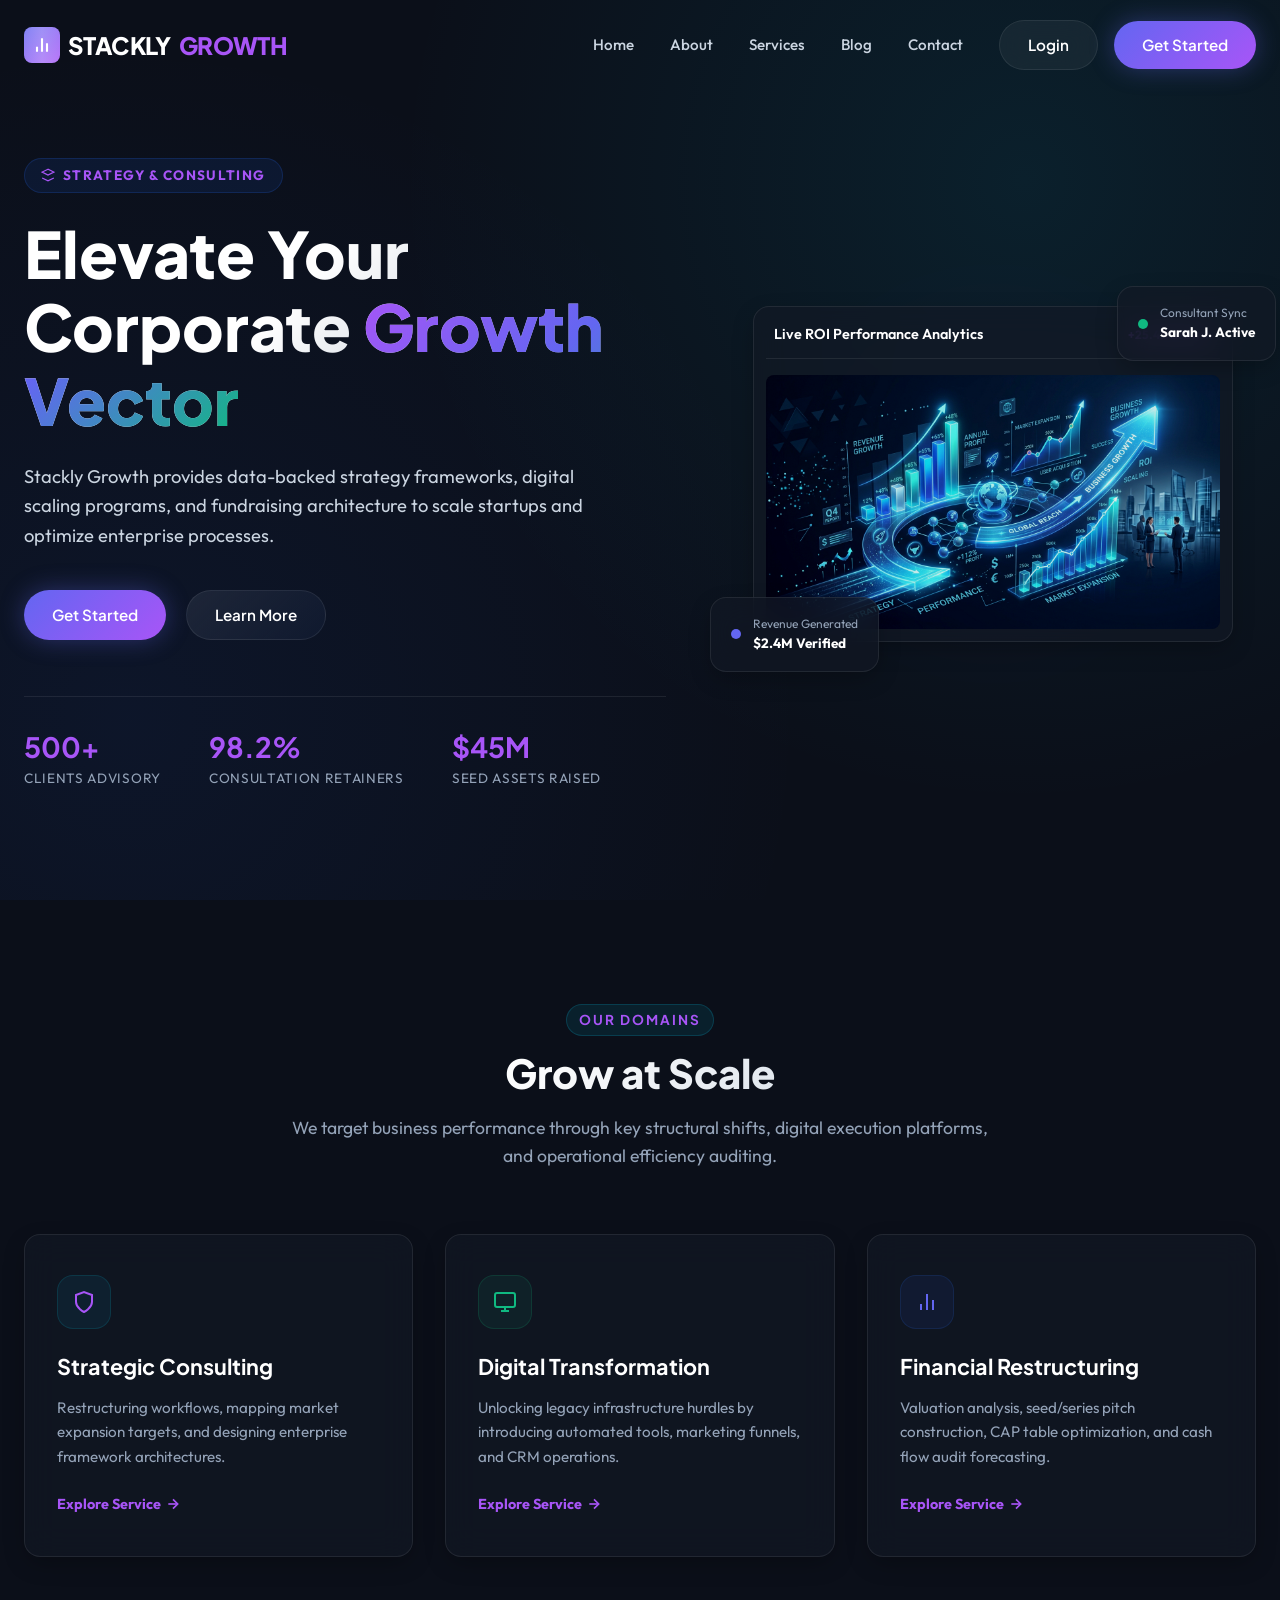
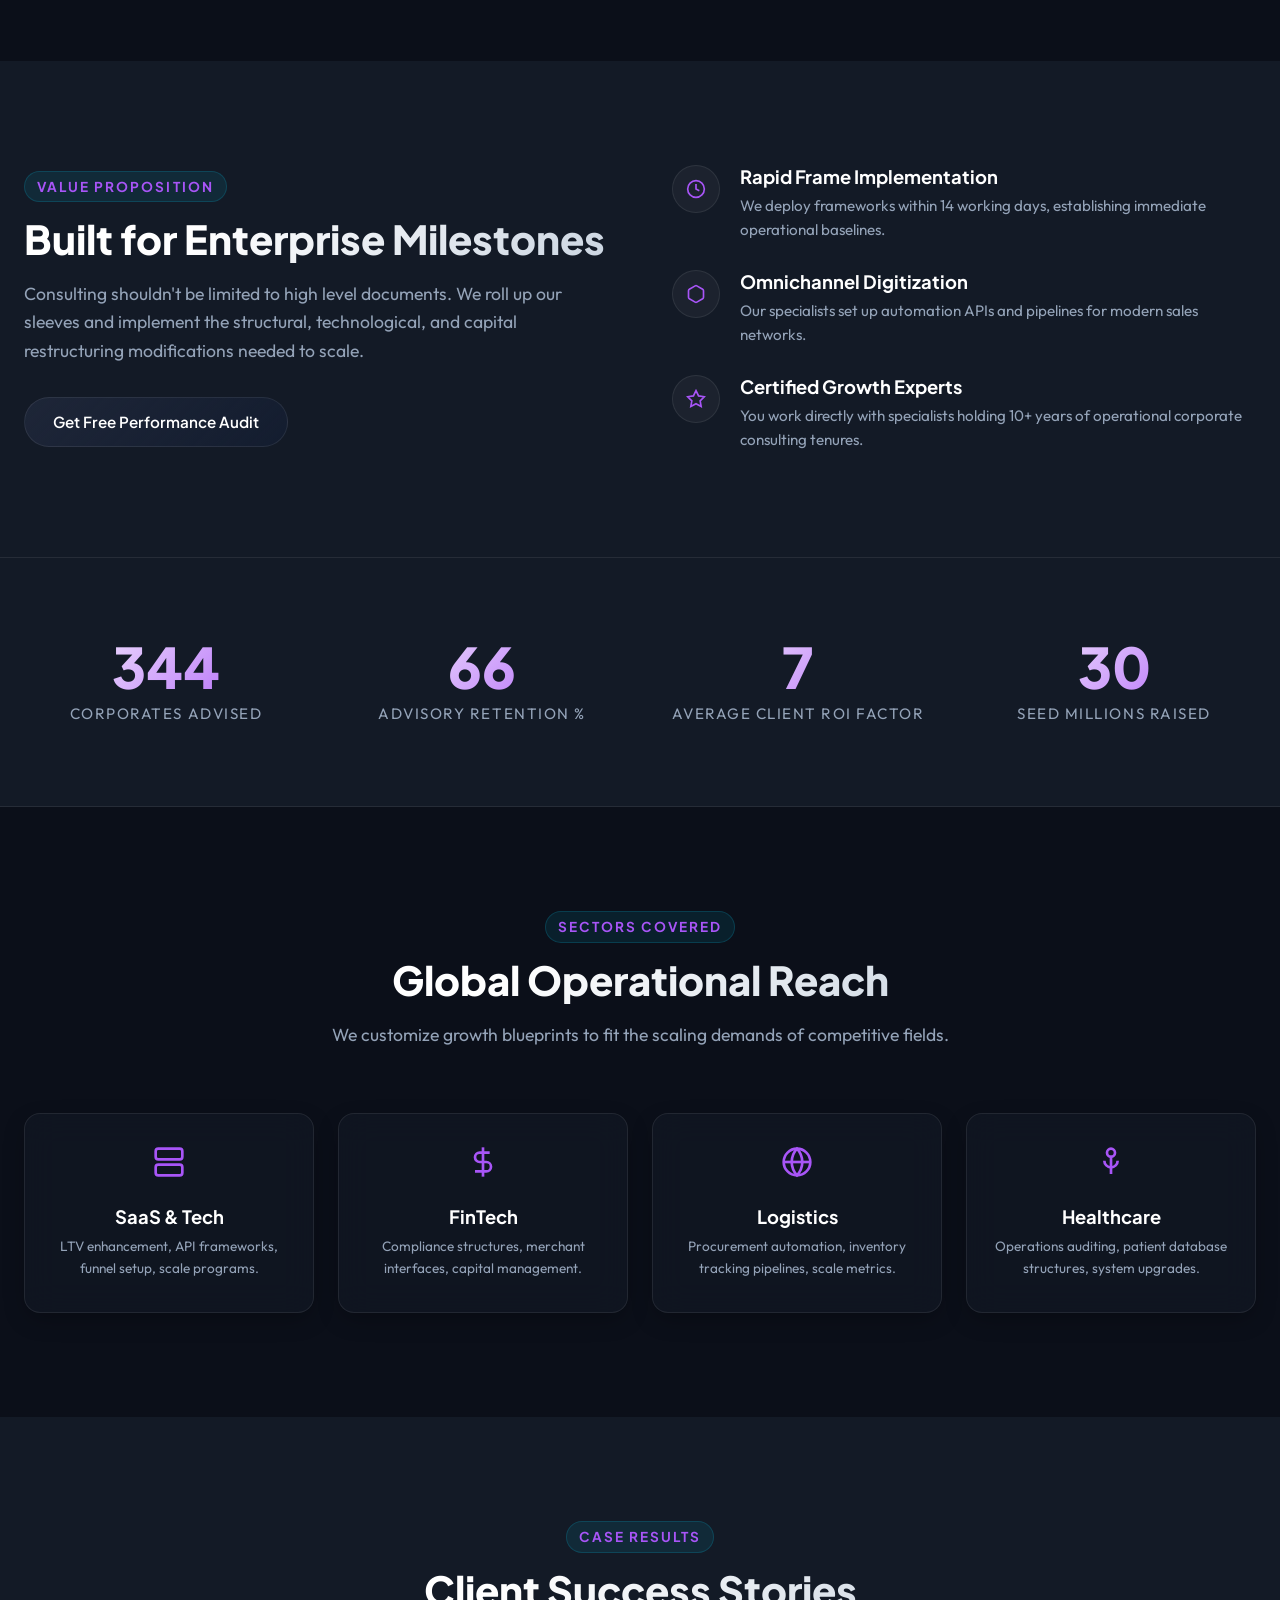
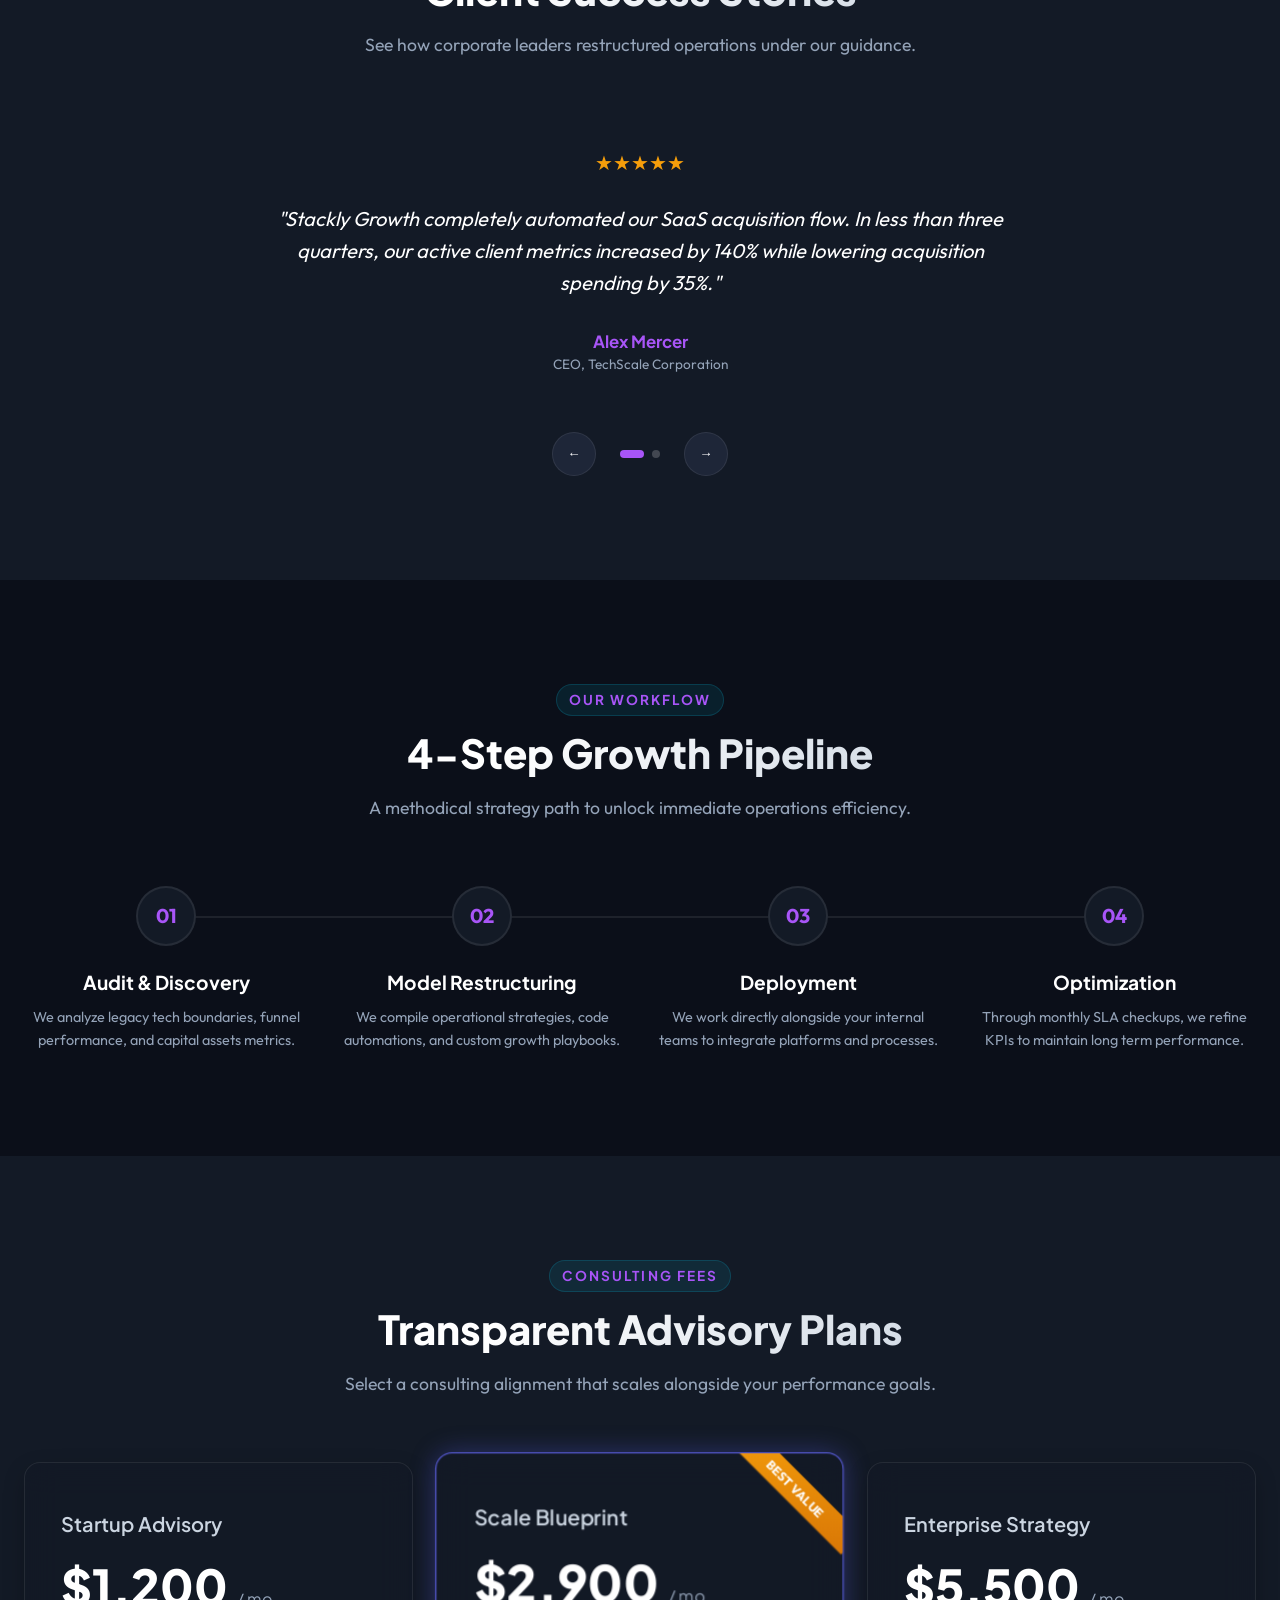
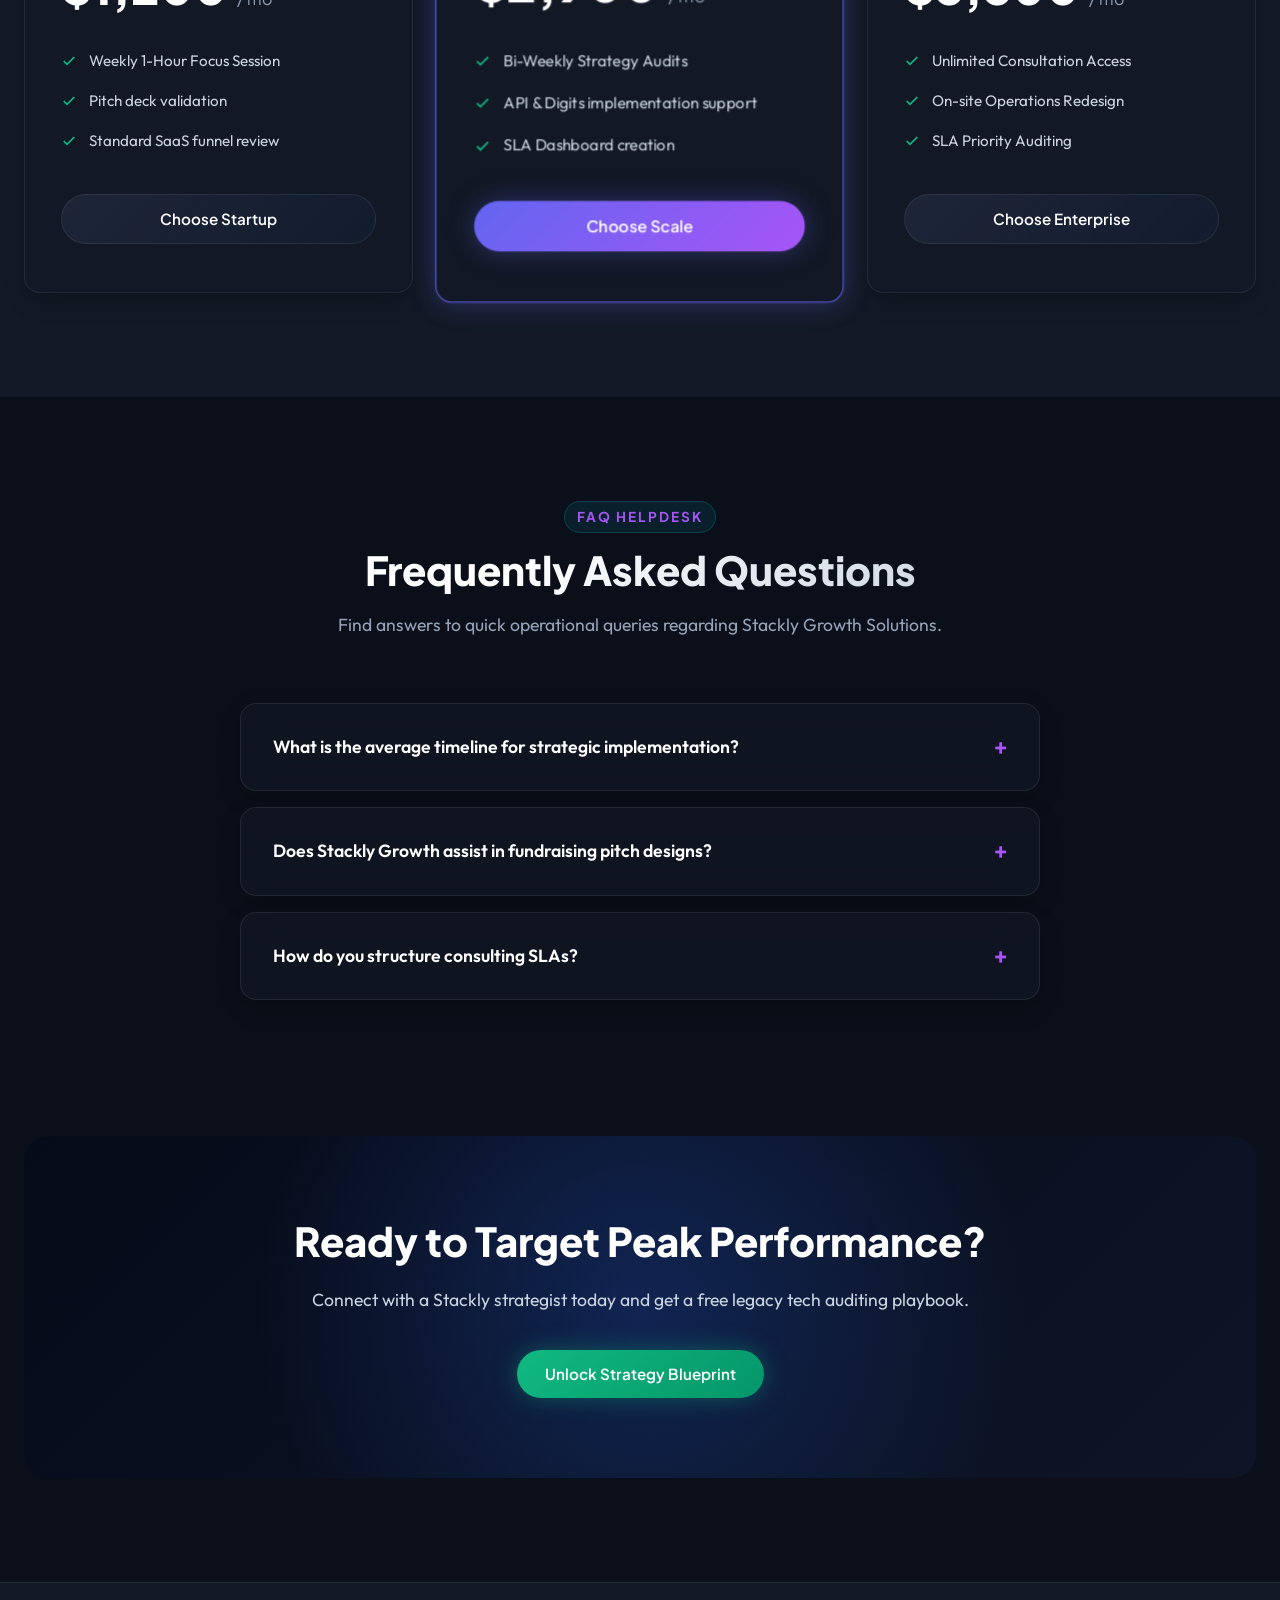
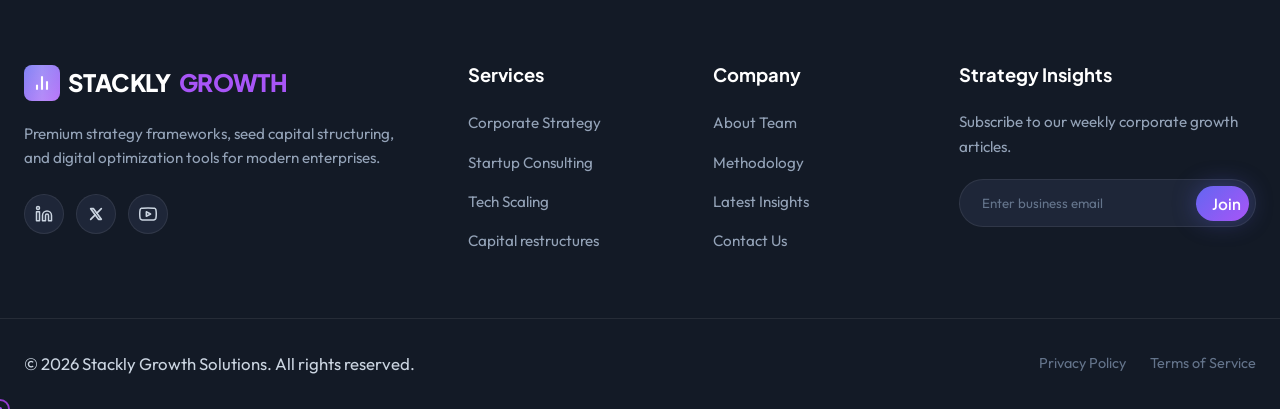
==== commit 37c1ed4c: "hi" ====
--- a/index.html
+++ b/index.html
@@ -730,7 +730,7 @@
           </svg>
           Strategy &amp; Consulting
         </div>
-        <h1 class="hero-title">Elevate Your Corporate <span>Growth Vector</span></h1>
+        <h1 class="hero-title">Elevate Your Corporate <span id="hero-dynamic-text">Growth Vector</span></h1>
         <p class="hero-desc">
           Stackly Growth provides data-backed strategy frameworks, digital scaling programs, and fundraising architecture to scale startups and optimize enterprise processes.
         </p>
@@ -1235,9 +1235,25 @@
         </div>
         <p>Premium strategy frameworks, seed capital structuring, and digital optimization tools for modern enterprises.</p>
         <div class="footer-socials">
-          <a href="404.html" class="social-icon">Li</a>
-          <a href="404.html" class="social-icon">Tw</a>
-          <a href="404.html" class="social-icon">Yb</a>
+          <a href="404.html" class="social-icon" aria-label="LinkedIn">
+            <svg xmlns="http://www.w3.org/2000/svg" width="18" height="18" viewBox="0 0 24 24" fill="none" stroke="currentColor" stroke-width="2" stroke-linecap="round" stroke-linejoin="round">
+              <path d="M16 8a6 6 0 0 1 6 6v7h-4v-7a2 2 0 0 0-2-2 2 2 0 0 0-2 2v7h-4v-7a6 6 0 0 1 6-6z"></path>
+              <rect x="2" y="9" width="4" height="12"></rect>
+              <circle cx="4" cy="4" r="2"></circle>
+            </svg>
+          </a>
+          <a href="404.html" class="social-icon" aria-label="Twitter X">
+            <svg xmlns="http://www.w3.org/2000/svg" width="16" height="16" viewBox="0 0 24 24" fill="none" stroke="currentColor" stroke-width="2.5" stroke-linecap="round" stroke-linejoin="round">
+              <path d="M4 4l11.733 16h4.267l-11.733 -16z"></path>
+              <path d="M4 20l6.768 -6.768m2.46 -2.46l6.772 -6.772"></path>
+            </svg>
+          </a>
+          <a href="404.html" class="social-icon" aria-label="YouTube">
+            <svg xmlns="http://www.w3.org/2000/svg" width="18" height="18" viewBox="0 0 24 24" fill="none" stroke="currentColor" stroke-width="2" stroke-linecap="round" stroke-linejoin="round">
+              <path d="M22.54 6.42a2.78 2.78 0 0 0-1.95-1.96C18.88 4 12 4 12 4s-6.88 0-8.59.46a2.78 2.78 0 0 0-1.95 1.96A29 29 0 0 0 1 12a29 29 0 0 0 .46 5.58 2.78 2.78 0 0 0 1.95 1.96C5.12 20 12 20 12 20s6.88 0 8.59-.46a2.78 2.78 0 0 0 1.95-1.96A29 29 0 0 0 23 12a29 29 0 0 0-.46-5.58z"></path>
+              <polygon points="9.75 15.02 15.5 12 9.75 8.98 9.75 15.02"></polygon>
+            </svg>
+          </a>
         </div>
       </div>
       
@@ -1264,7 +1280,7 @@
       <div class="footer-newsletter">
         <h3 class="footer-title">Strategy Insights</h3>
         <p>Subscribe to our weekly corporate growth articles.</p>
-        <form class="newsletter-form" onsubmit="event.preventDefault(); alert('Subscribed to newsletter!');">
+        <form class="newsletter-form" action="404.html" method="GET">
           <input type="email" placeholder="Enter business email" required>
           <button type="submit" class="btn btn-primary" style="padding: 0.5rem 1rem;">Join</button>
         </form>
--- a/css/variables.css
+++ b/css/variables.css
@@ -2,17 +2,17 @@
 @import url('https://fonts.googleapis.com/css2?family=Outfit:wght@300;400;500;600;700;800&family=Plus+Jakarta+Sans:wght@300;400;500;600;700;800&display=swap');
 
 :root {
-  /* Color Palette */
-  --bg-navy: #060b1a;
-  --bg-navy-light: #0d1527;
-  --bg-navy-lighter: #15223e;
-  
-  --primary: #2563eb;       /* Royal Blue */
-  --primary-glow: rgba(37, 99, 235, 0.4);
+  /* Color Palette - Slate & Purple */
+  --bg-navy: #0b0f19;              /* Dark Slate base */
+  --bg-navy-light: #131a26;        /* Slate panel light */
+  --bg-navy-lighter: #1e2638;      /* Slate panel lighter */
+  
+  --primary: #6366f1;       /* Deep Indigo */
+  --primary-glow: rgba(99, 102, 241, 0.4);
   --secondary: #10b981;     /* Emerald Green */
   --secondary-glow: rgba(16, 185, 129, 0.3);
-  --cyan: #06b6d4;          /* Cyan Accent */
-  --cyan-glow: rgba(6, 182, 212, 0.3);
+  --cyan: #a855f7;          /* Vibrant Purple Accent */
+  --cyan-glow: rgba(168, 85, 247, 0.3);
   --gold: #f59e0b;          /* Gold Accent */
   --gold-glow: rgba(245, 158, 11, 0.3);
   
@@ -22,7 +22,7 @@
   --text-gray-dark: #64748b;
   
   --border-color: rgba(255, 255, 255, 0.08);
-  --border-glow: rgba(37, 99, 235, 0.25);
+  --border-glow: rgba(99, 102, 241, 0.25);
   
   /* Fonts */
   --font-primary: 'Outfit', sans-serif;
@@ -32,13 +32,13 @@
   --shadow-sm: 0 2px 8px -1px rgba(0, 0, 0, 0.2);
   --shadow-md: 0 8px 24px -4px rgba(0, 0, 0, 0.3);
   --shadow-lg: 0 16px 48px -8px rgba(0, 0, 0, 0.4);
-  --shadow-premium: 0 0 30px rgba(6, 182, 212, 0.15), 0 20px 50px rgba(6, 11, 26, 0.6);
-  --shadow-glow-blue: 0 0 25px rgba(37, 99, 235, 0.35);
+  --shadow-premium: 0 0 30px rgba(168, 85, 247, 0.15), 0 20px 50px rgba(11, 15, 25, 0.6);
+  --shadow-glow-blue: 0 0 25px rgba(99, 102, 241, 0.35);
   --shadow-glow-green: 0 0 25px rgba(16, 185, 129, 0.35);
   
   /* Glassmorphism Styles */
-  --glass-bg: rgba(13, 21, 39, 0.65);
-  --glass-bg-hover: rgba(21, 34, 62, 0.8);
+  --glass-bg: rgba(19, 26, 38, 0.65);
+  --glass-bg-hover: rgba(30, 38, 56, 0.8);
   --glass-blur: blur(16px);
   --glass-border: 1px solid rgba(255, 255, 255, 0.08);
   --glass-border-hover: 1px solid rgba(255, 255, 255, 0.18);
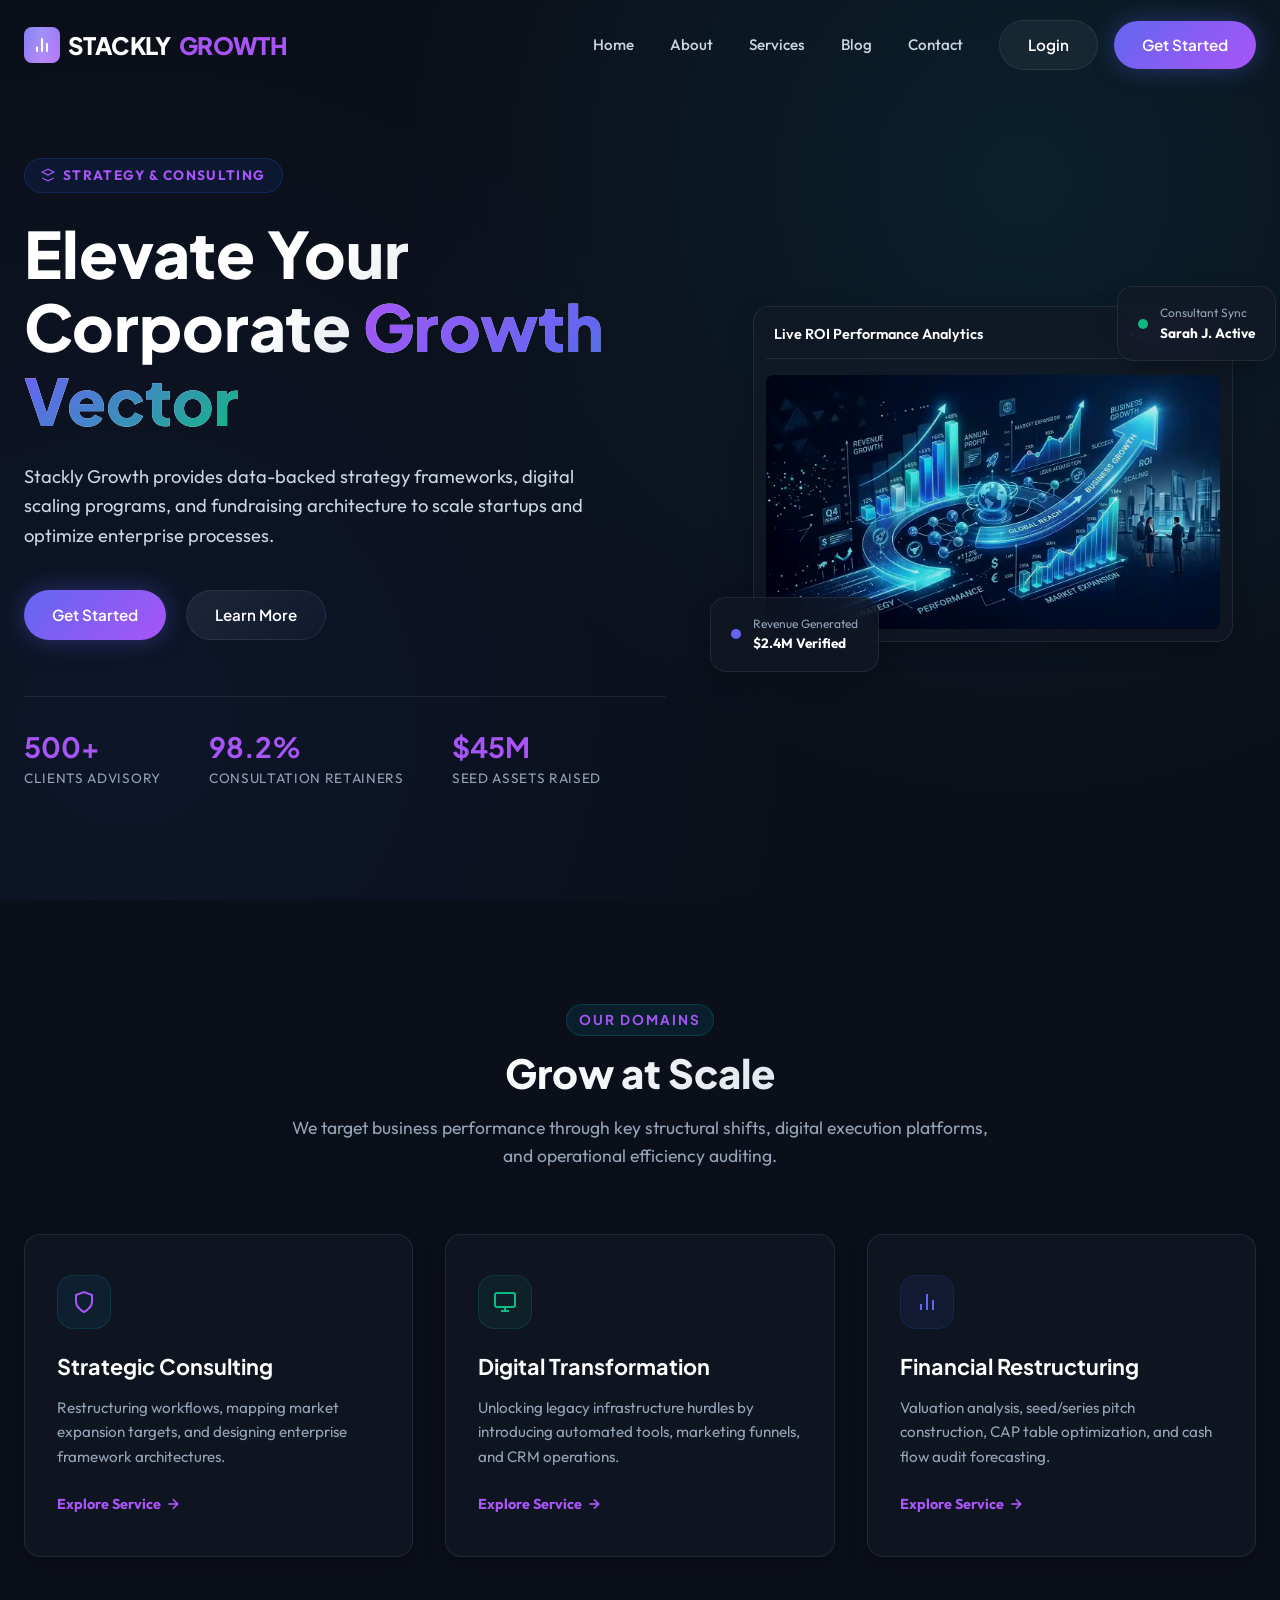
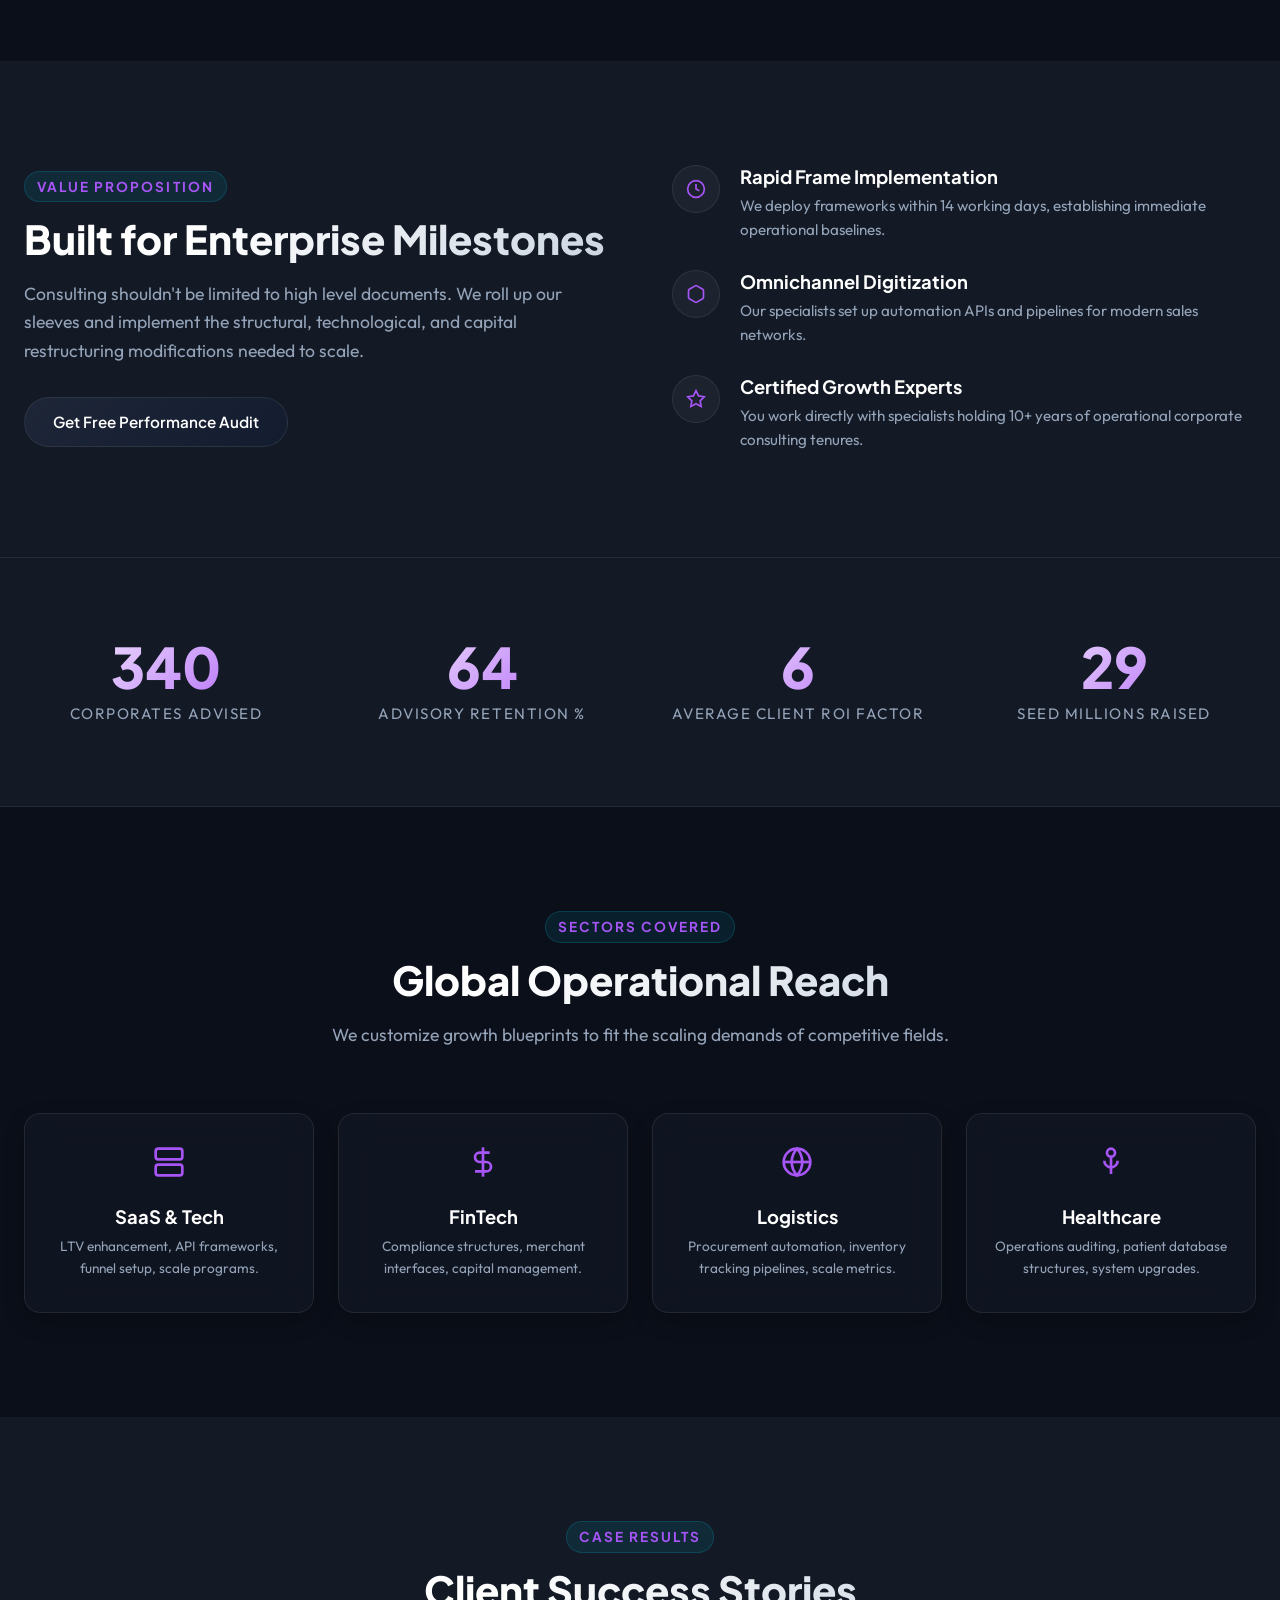
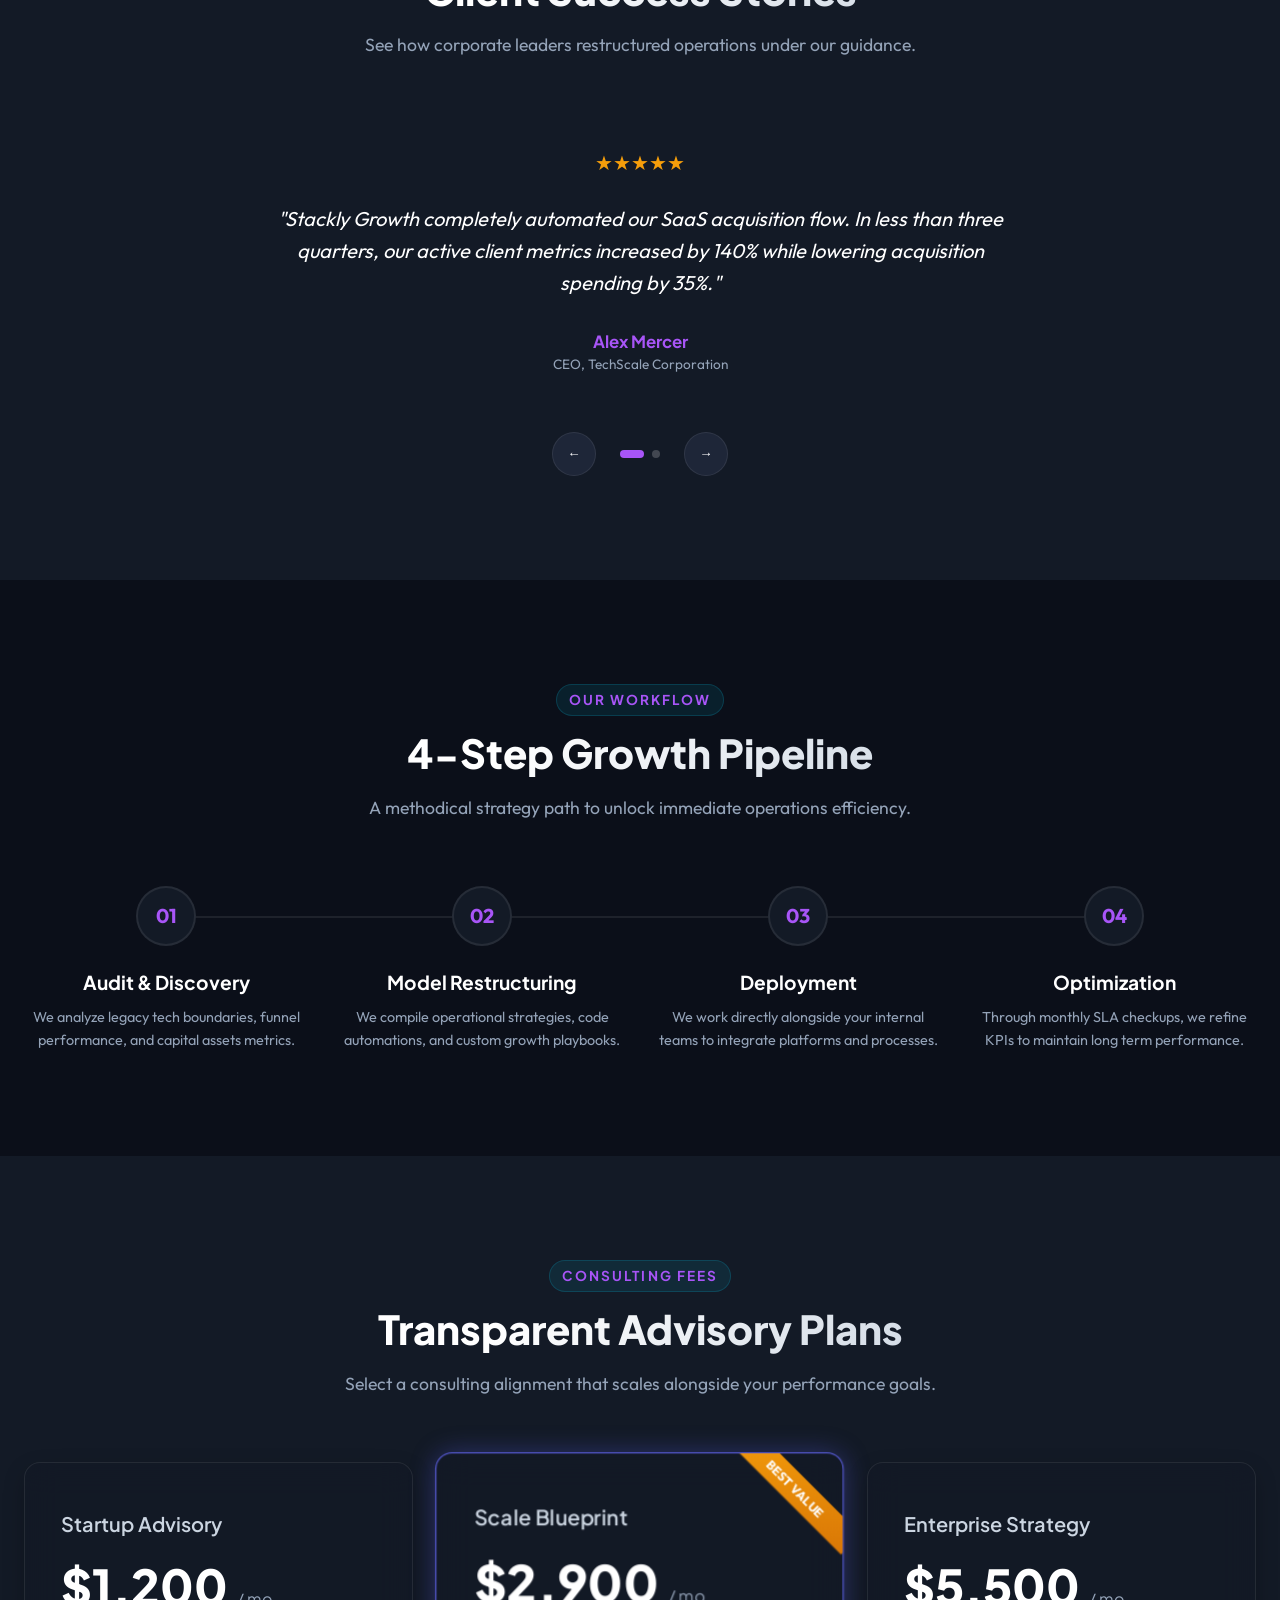
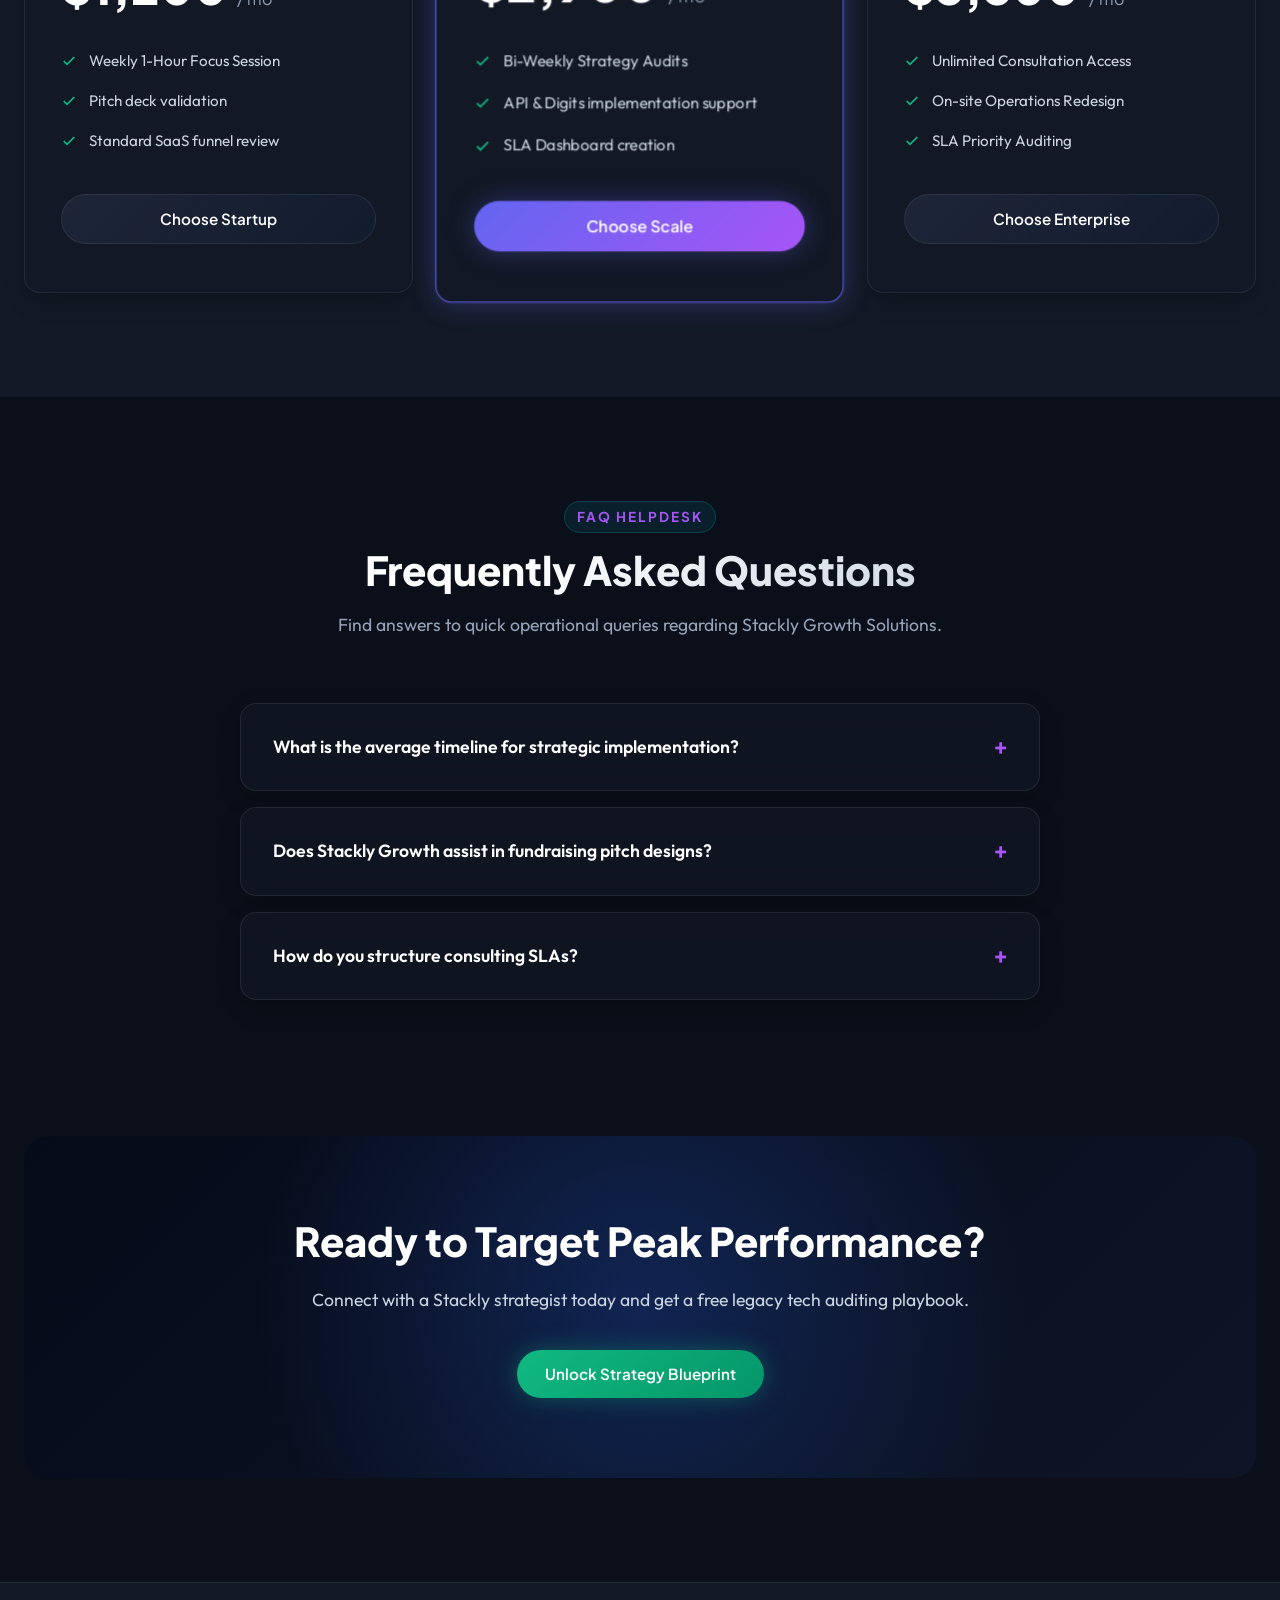
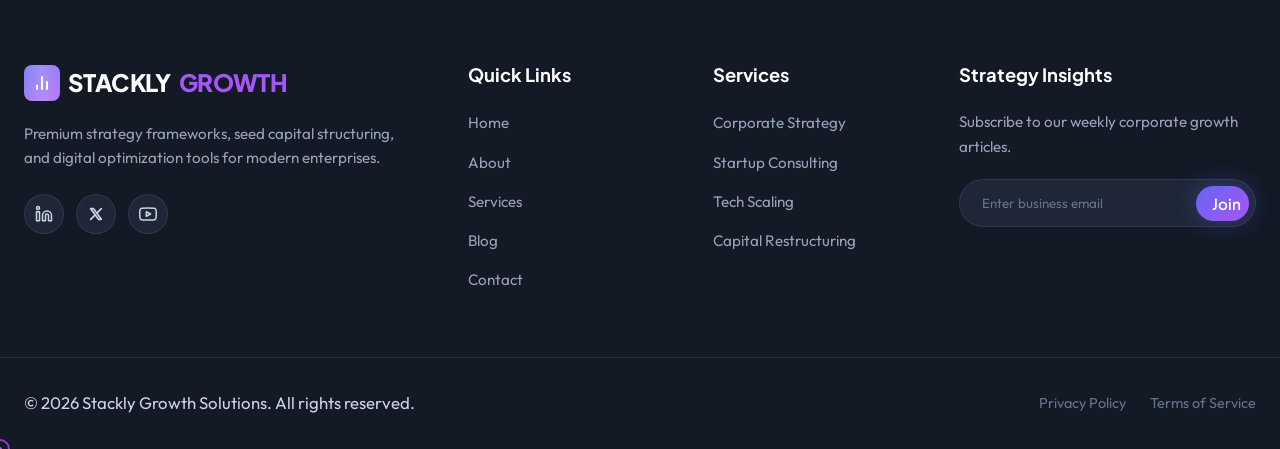
==== commit 081f9c6f: "hi" ====
--- a/index.html
+++ b/index.html
@@ -767,7 +767,7 @@
             <div style="font-weight:600; font-size:0.9rem;">Live ROI Performance Analytics</div>
             <span style="font-size:0.75rem; color:var(--cyan); font-weight:700;">+25.4% Growth</span>
           </div>
-          <img src="assets/hero_illustration.jpg" alt="Stackly ROI Performance Analytics" style="width: 100%; height: auto; border-radius: var(--radius-sm); display: block; filter: brightness(0.9) contrast(1.05);">
+          <img src="assets/hero_illustration_11zon.webp" alt="Stackly ROI Performance Analytics" style="width: 100%; height: auto; border-radius: var(--radius-sm); display: block; filter: brightness(0.9) contrast(1.05);">
         </div>
 
         <!-- Floating Widgets -->
@@ -1258,22 +1258,23 @@
       </div>
       
       <div>
+        <h3 class="footer-title">Quick Links</h3>
+        <ul class="footer-links">
+          <li><a href="index.html">Home</a></li>
+          <li><a href="about.html">About</a></li>
+          <li><a href="services.html">Services</a></li>
+          <li><a href="blog.html">Blog</a></li>
+          <li><a href="contact.html">Contact</a></li>
+        </ul>
+      </div>
+
+      <div>
         <h3 class="footer-title">Services</h3>
         <ul class="footer-links">
           <li><a href="404.html">Corporate Strategy</a></li>
           <li><a href="404.html">Startup Consulting</a></li>
           <li><a href="404.html">Tech Scaling</a></li>
-          <li><a href="404.html">Capital restructures</a></li>
-        </ul>
-      </div>
-
-      <div>
-        <h3 class="footer-title">Company</h3>
-        <ul class="footer-links">
-          <li><a href="about.html">About Team</a></li>
-          <li><a href="services.html">Methodology</a></li>
-          <li><a href="blog.html">Latest Insights</a></li>
-          <li><a href="contact.html">Contact Us</a></li>
+          <li><a href="404.html">Capital Restructuring</a></li>
         </ul>
       </div>
 
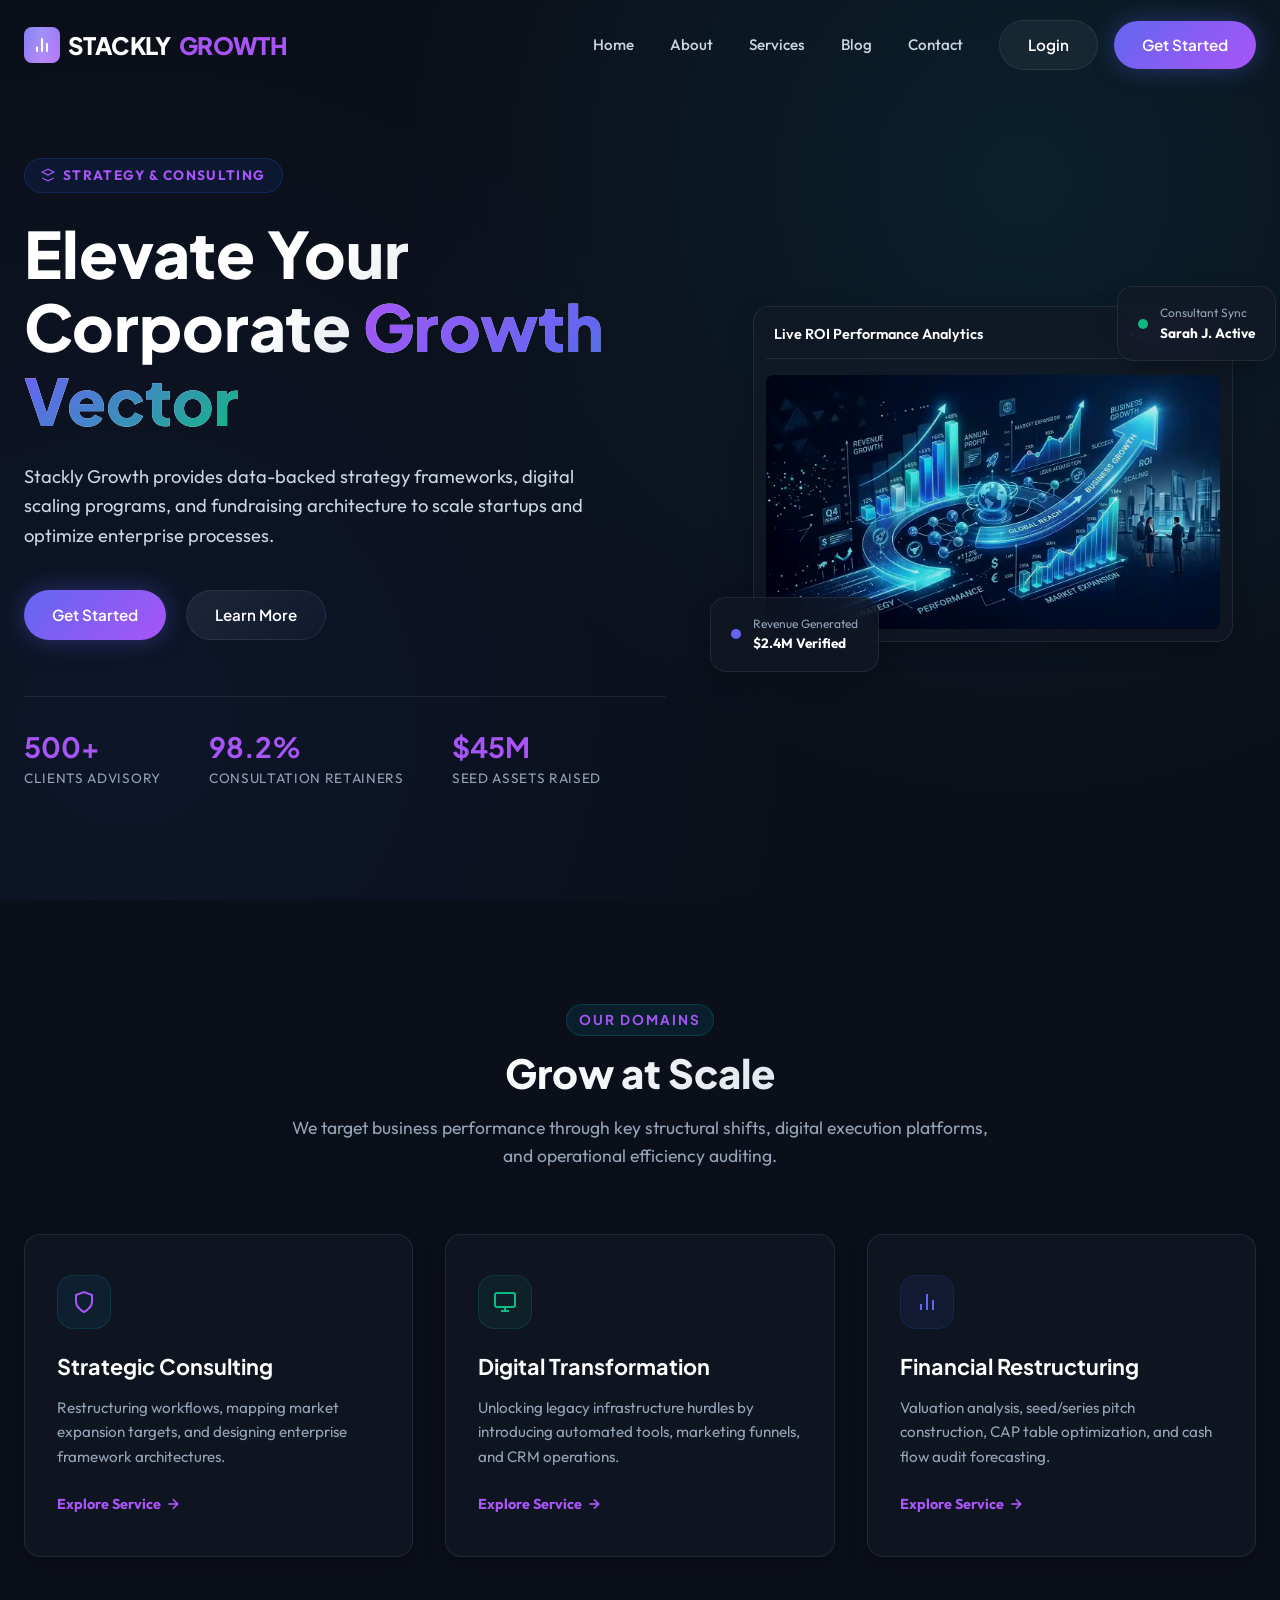
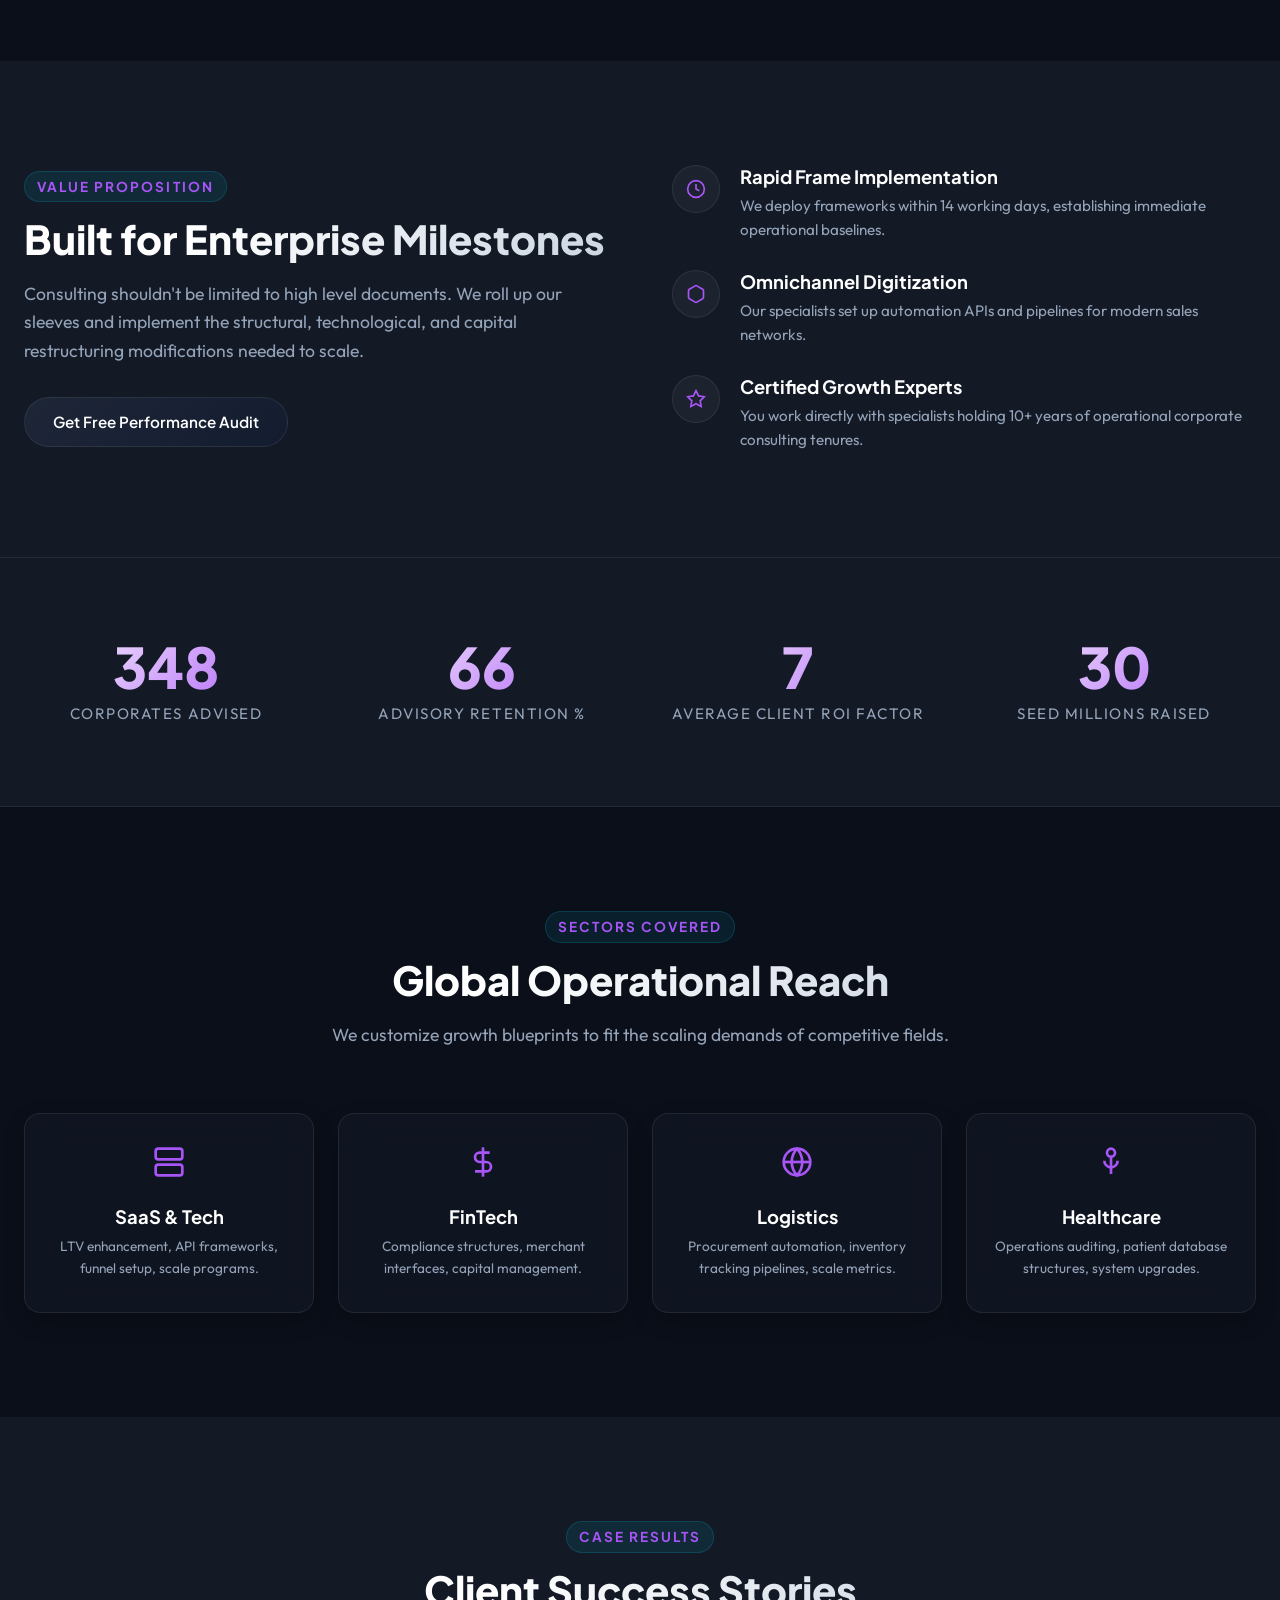
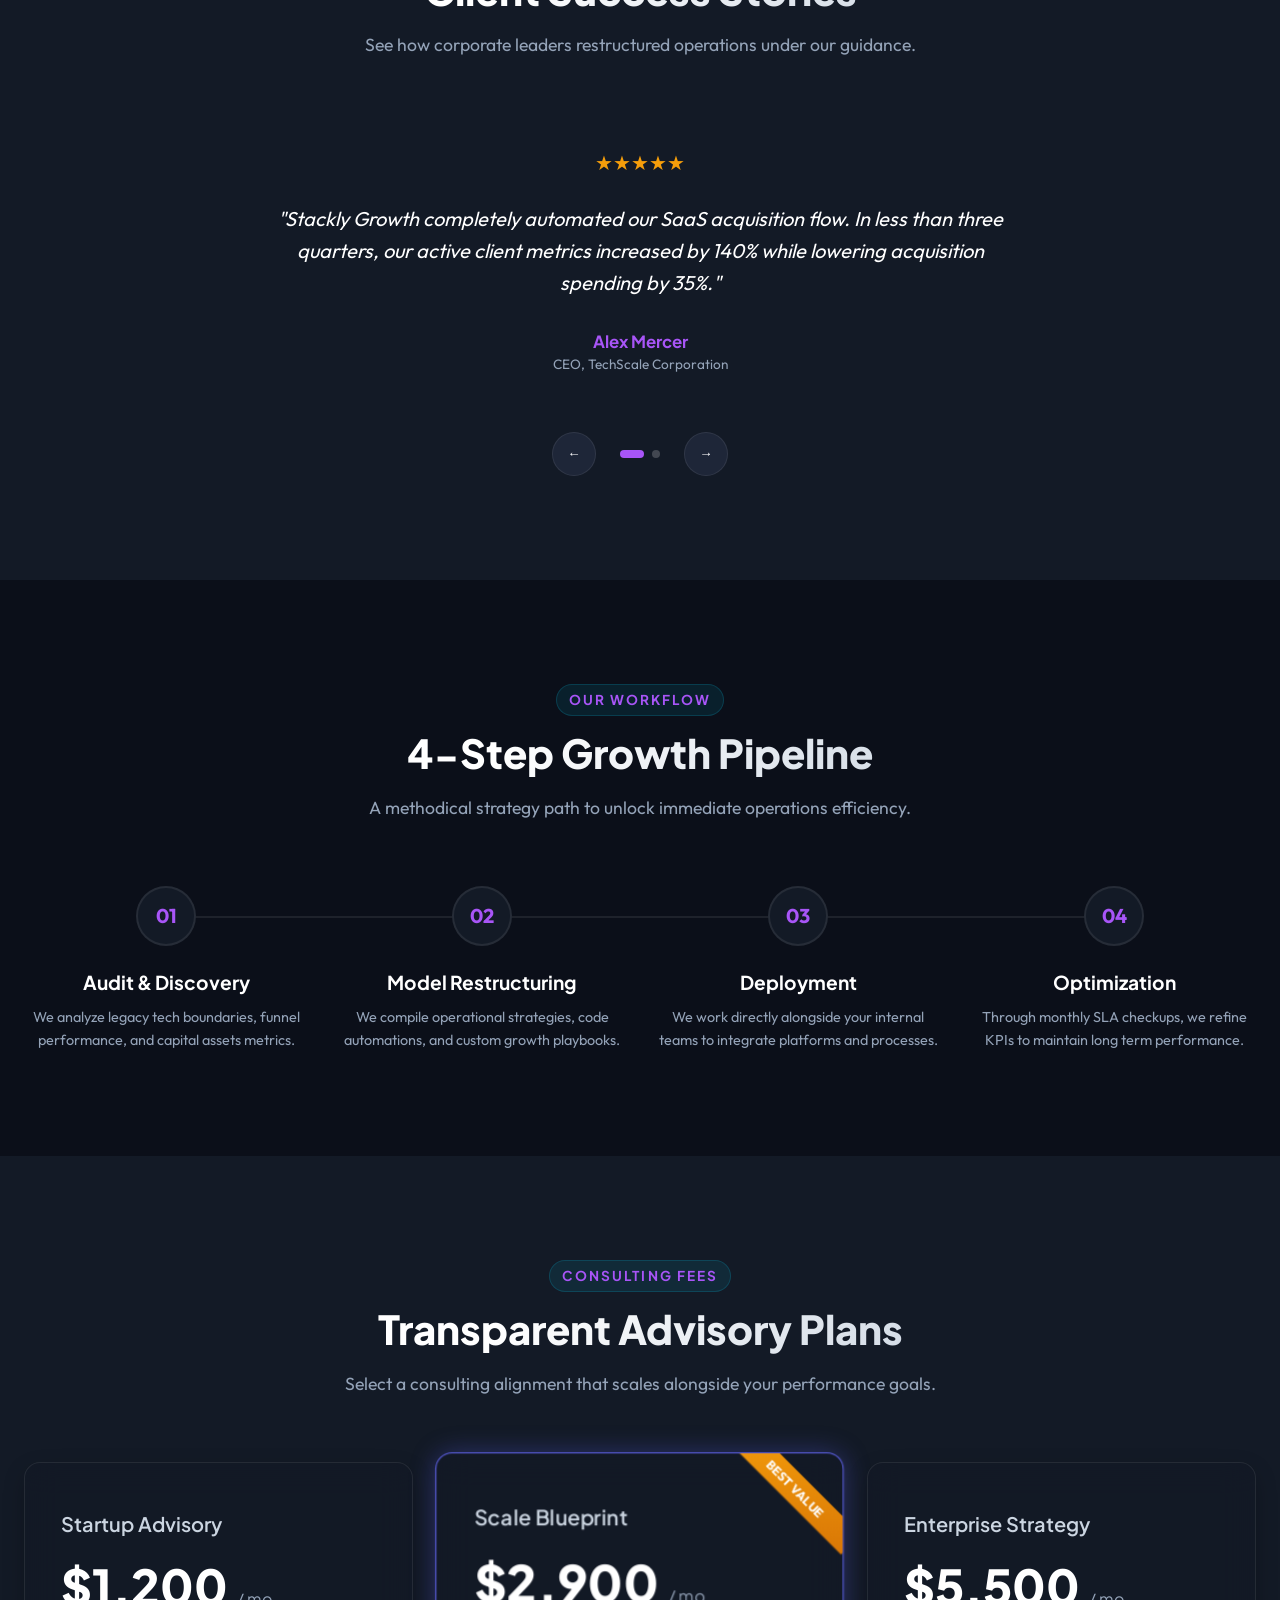
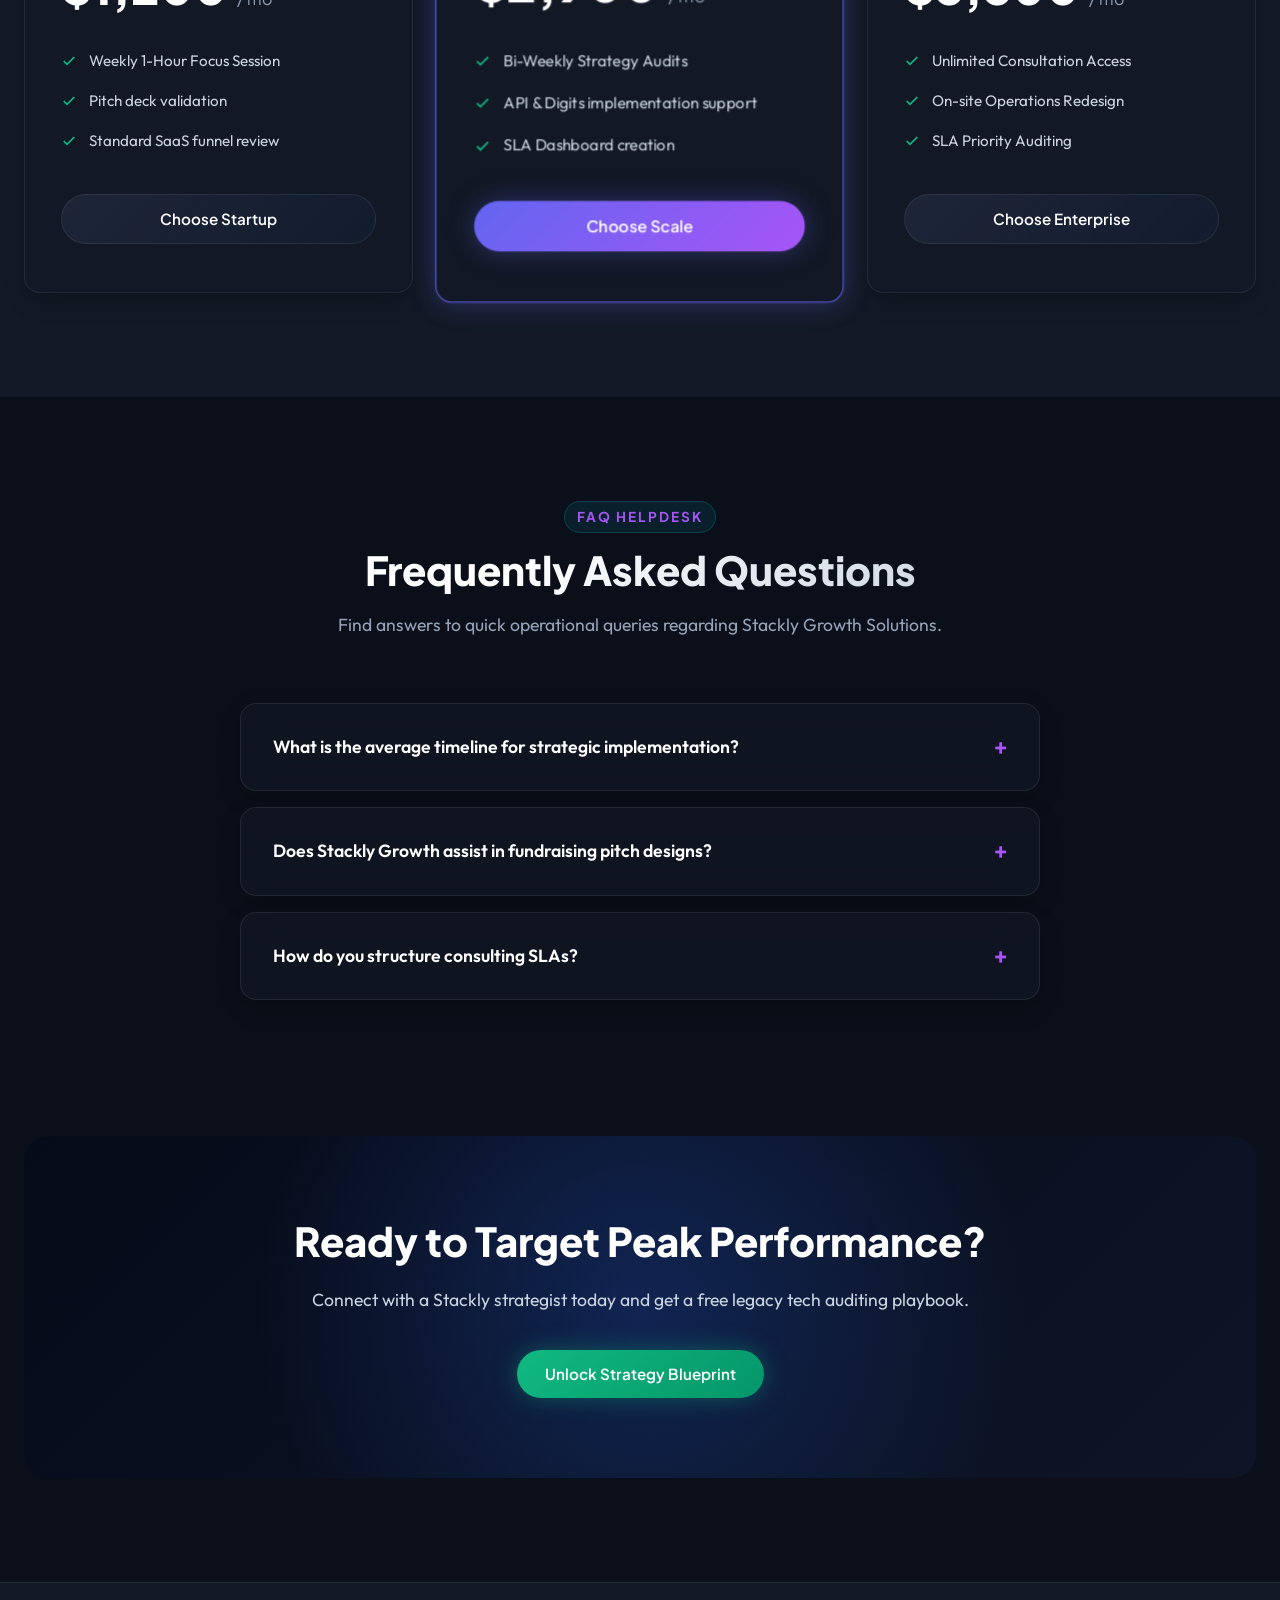
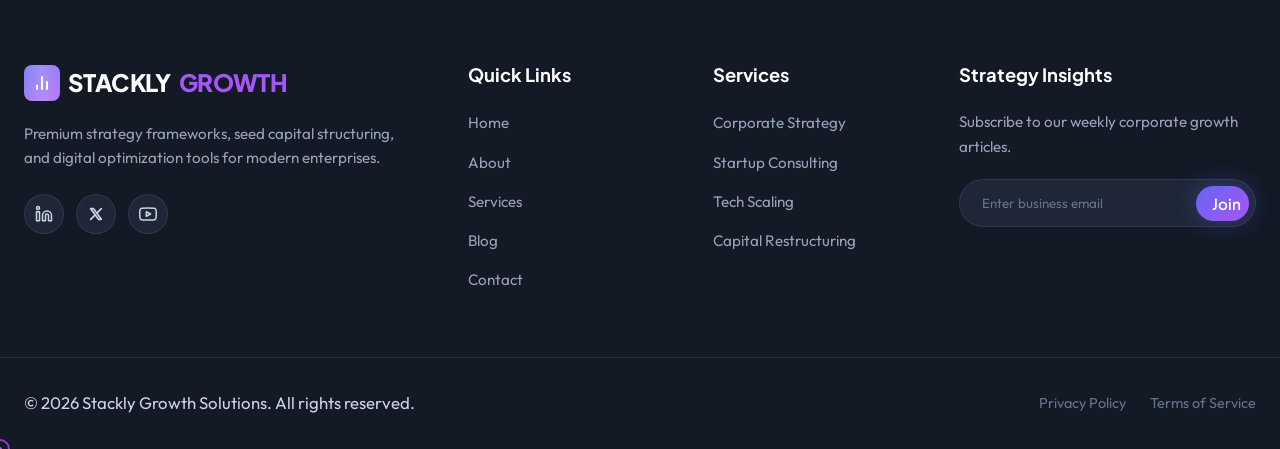
==== commit c1afe135: "hi" ====
--- a/index.html
+++ b/index.html
@@ -1223,7 +1223,7 @@
   <footer class="footer">
     <div class="container footer-grid">
       <div class="footer-info">
-        <div class="logo">
+        <a href="index.html" class="logo" style="text-decoration: none;">
           <div class="logo-icon">
             <svg xmlns="http://www.w3.org/2000/svg" width="20" height="20" viewBox="0 0 24 24" fill="none" stroke="currentColor" stroke-width="2.5">
               <line x1="18" y1="20" x2="18" y2="10"></line>
@@ -1232,7 +1232,7 @@
             </svg>
           </div>
           STACKLY<span>GROWTH</span>
-        </div>
+        </a>
         <p>Premium strategy frameworks, seed capital structuring, and digital optimization tools for modern enterprises.</p>
         <div class="footer-socials">
           <a href="404.html" class="social-icon" aria-label="LinkedIn">
